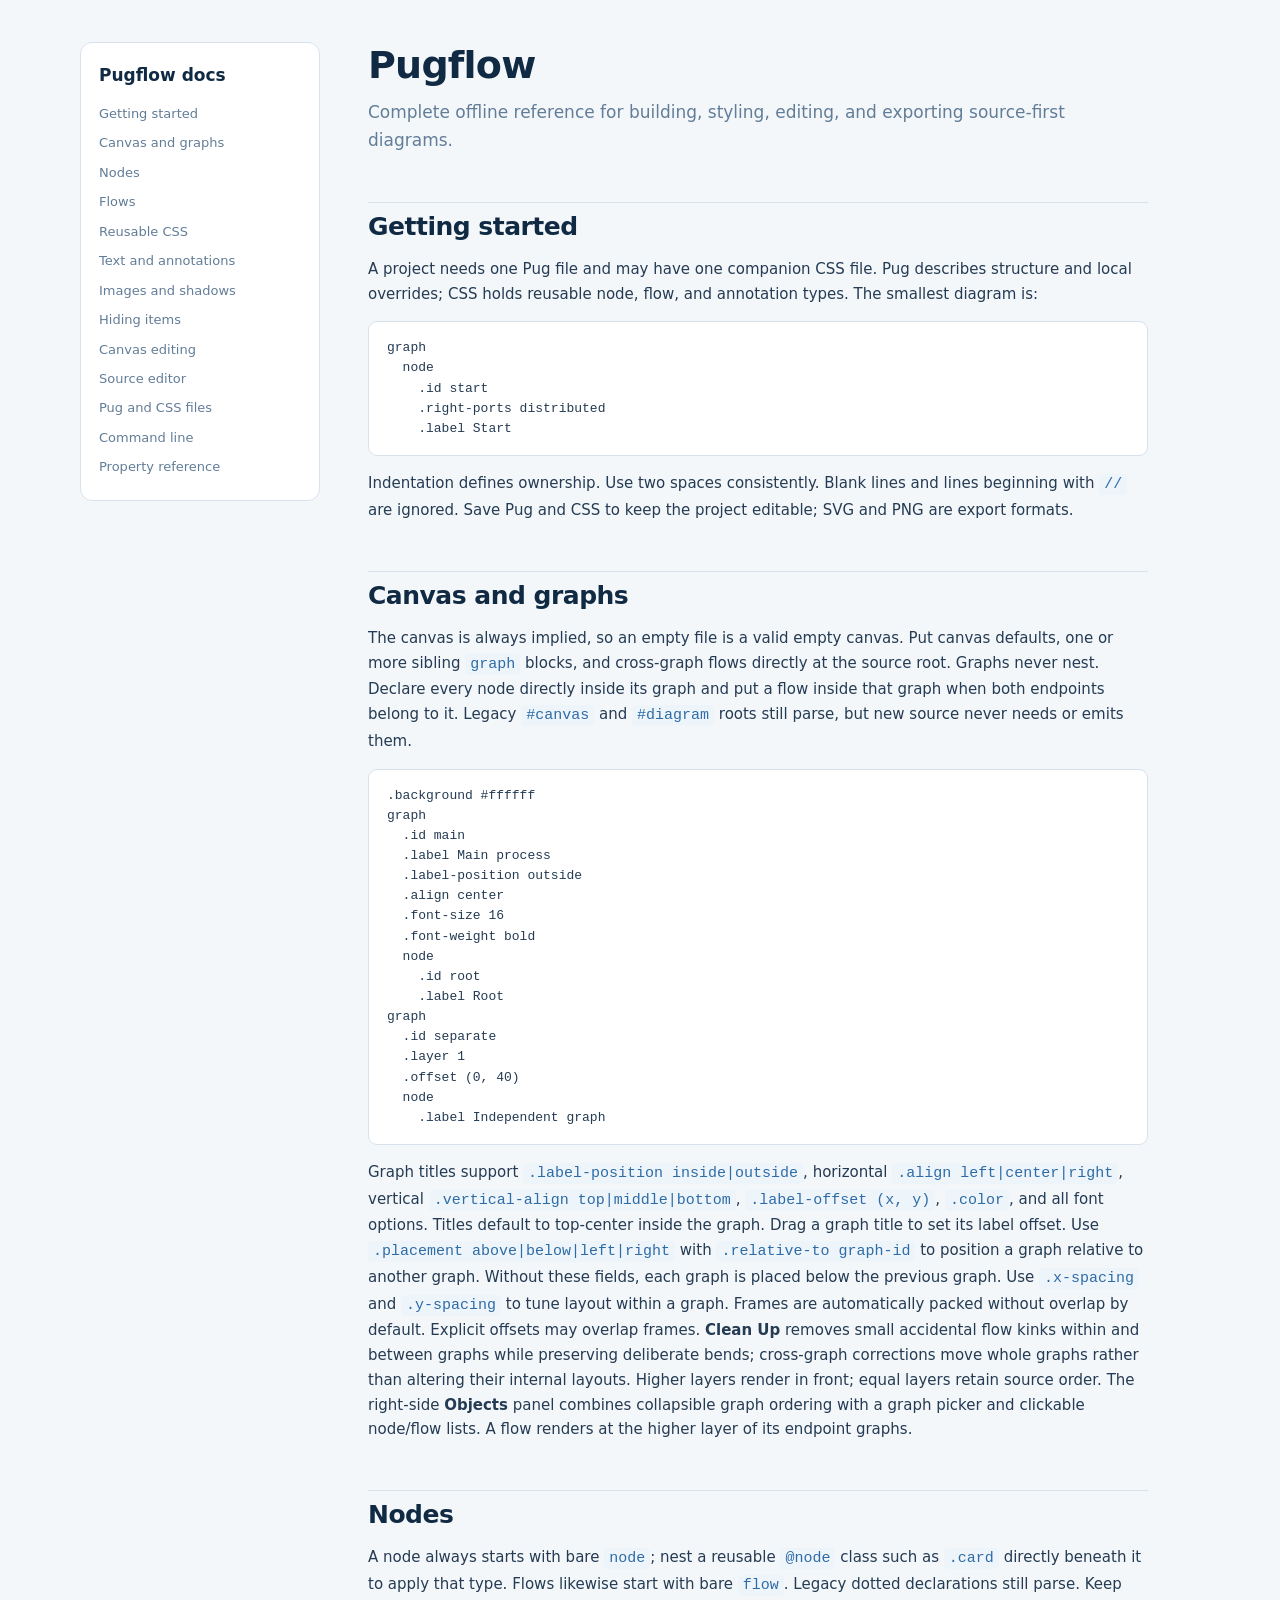
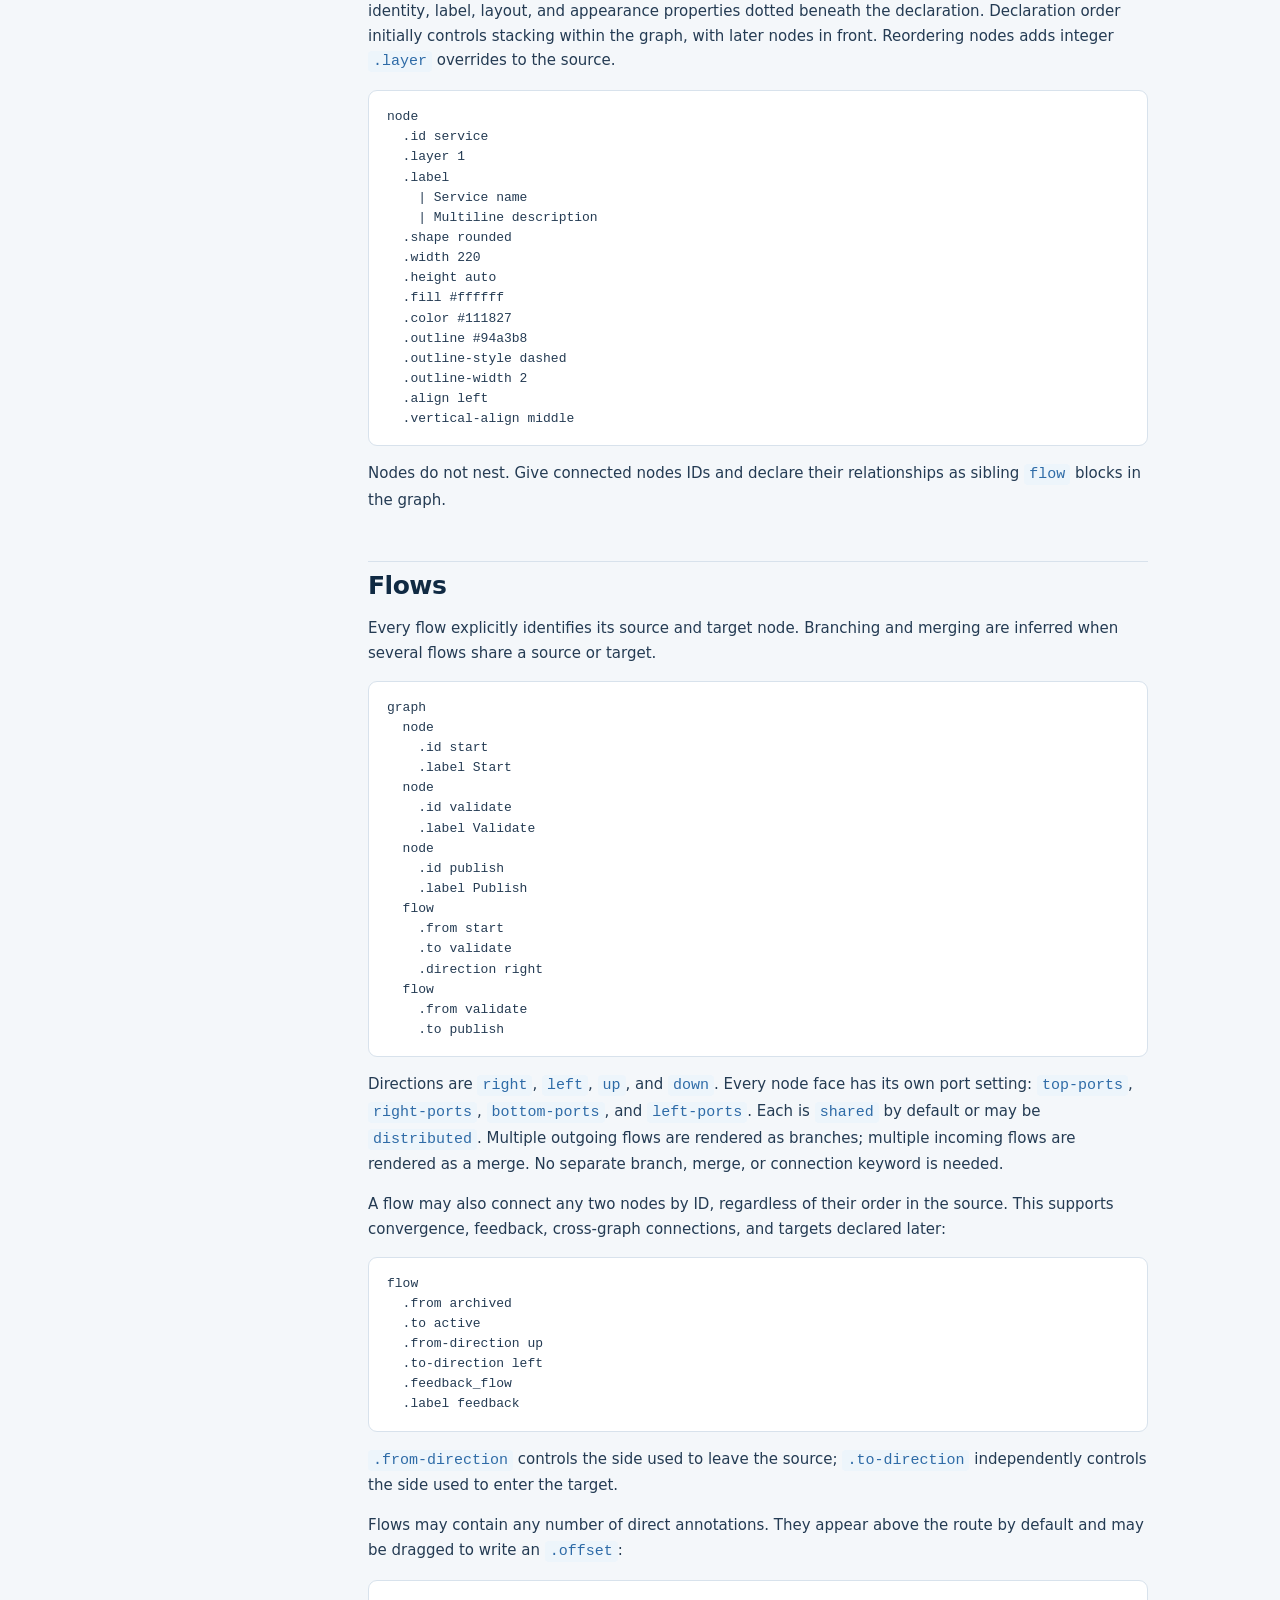
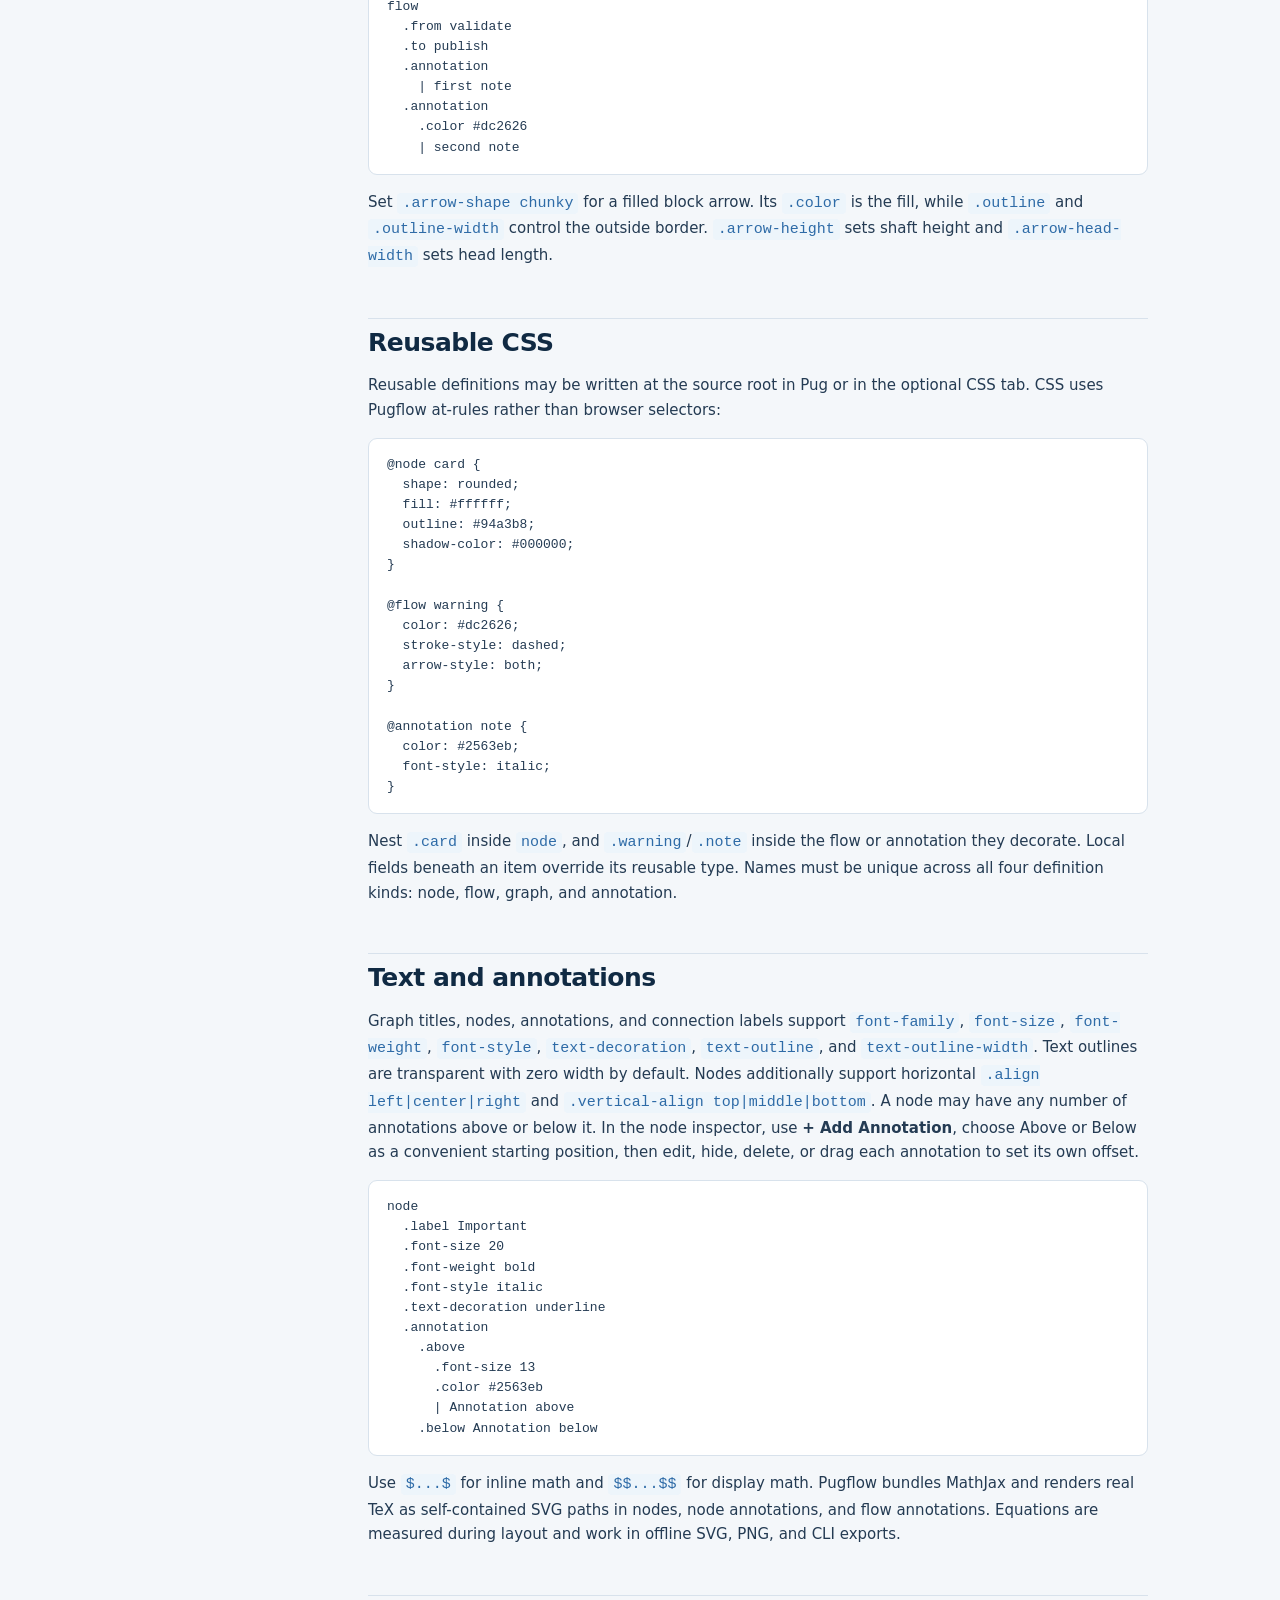
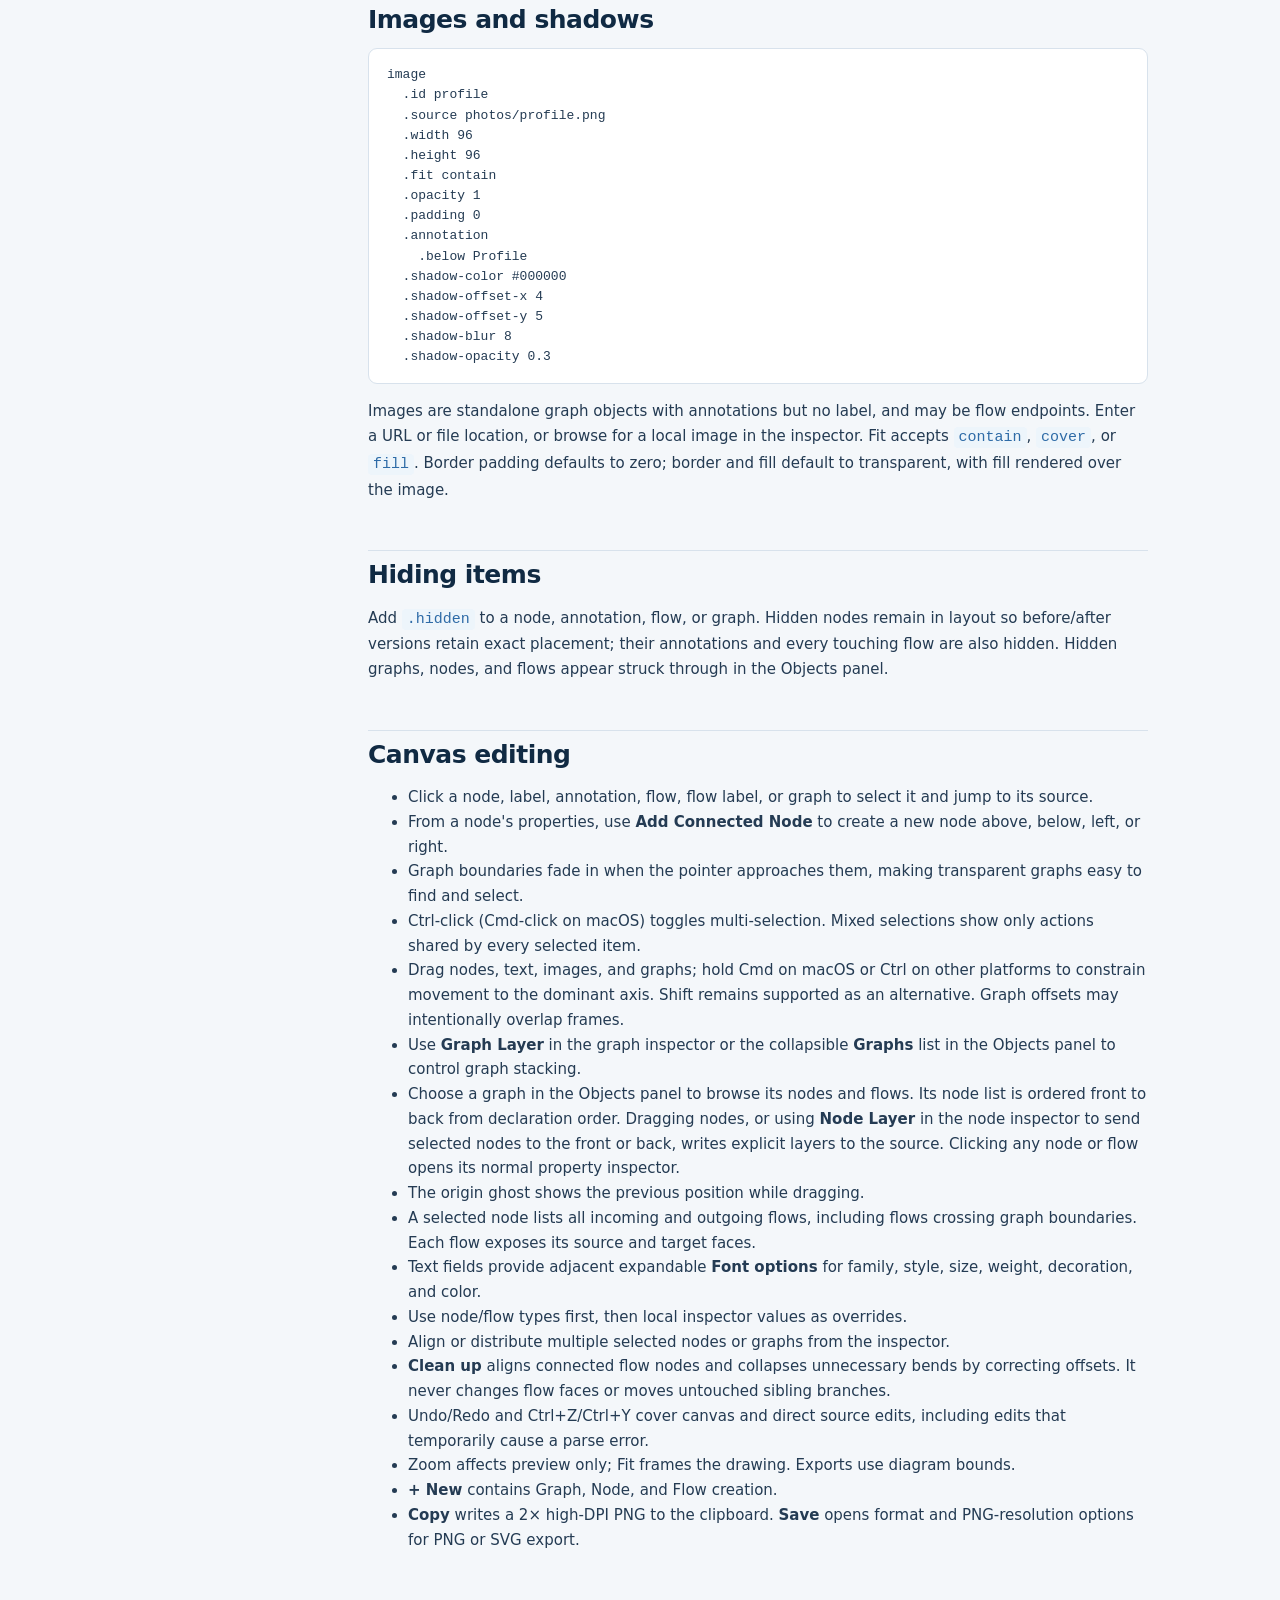
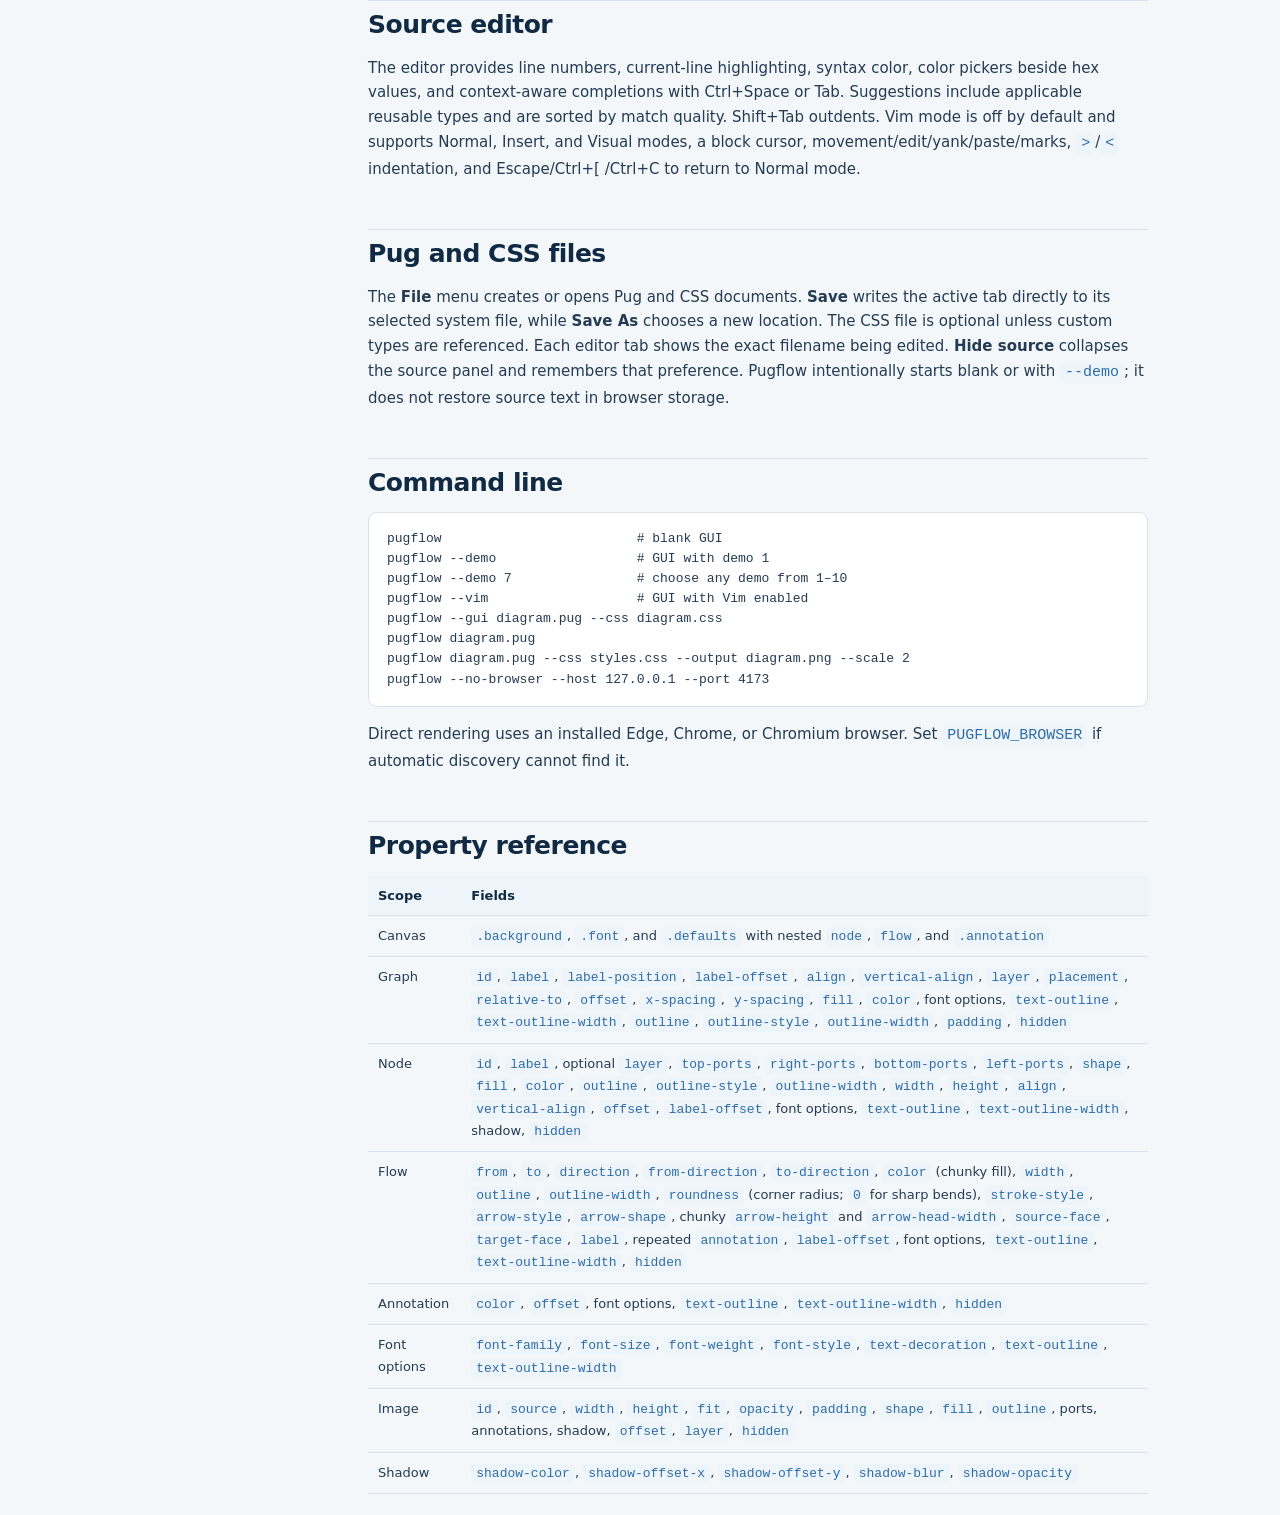
==== src/pug_sankey/web/docs.html @ d88435ba "Sankey layout + renderer engines, packaging rename, editor-source, workflow, examples Co-authored-by" ====
<!doctype html>
<html lang="en"><head><meta charset="UTF-8"><meta name="viewport" content="width=device-width,initial-scale=1"><meta name="description" content="Complete offline Pugflow documentation"><link rel="icon" href="data:,"><link rel="stylesheet" href="docs.css"><title>Pugflow documentation</title></head>
<body><div class="layout">
<nav><strong>Pugflow docs</strong><a href="#start">Getting started</a><a href="#structure">Canvas and graphs</a><a href="#nodes">Nodes</a><a href="#flows">Flows</a><a href="#styles">Reusable CSS</a><a href="#text">Text and annotations</a><a href="#images">Images and shadows</a><a href="#hidden">Hiding items</a><a href="#canvas-ui">Canvas editing</a><a href="#editor">Source editor</a><a href="#files">Pug and CSS files</a><a href="#cli">Command line</a><a href="#reference">Property reference</a></nav>
<main>
<h1>Pugflow</h1><p class="lede">Complete offline reference for building, styling, editing, and exporting source-first diagrams.</p>

<h2 id="start">Getting started</h2><p>A project needs one Pug file and may have one companion CSS file. Pug describes structure and local overrides; CSS holds reusable node, flow, and annotation types. The smallest diagram is:</p>
<pre><code>graph
  node
    .id start
    .right-ports distributed
    .label Start</code></pre>
<p>Indentation defines ownership. Use two spaces consistently. Blank lines and lines beginning with <code>//</code> are ignored. Save Pug and CSS to keep the project editable; SVG and PNG are export formats.</p>

<h2 id="structure">Canvas and graphs</h2><p>The canvas is always implied, so an empty file is a valid empty canvas. Put canvas defaults, one or more sibling <code>graph</code> blocks, and cross-graph flows directly at the source root. Graphs never nest. Declare every node directly inside its graph and put a flow inside that graph when both endpoints belong to it. Legacy <code>#canvas</code> and <code>#diagram</code> roots still parse, but new source never needs or emits them.</p>
<pre><code>.background #ffffff
graph
  .id main
  .label Main process
  .label-position outside
  .align center
  .font-size 16
  .font-weight bold
  node
    .id root
    .label Root
graph
  .id separate
  .layer 1
  .offset (0, 40)
  node
    .label Independent graph</code></pre>
<p>Graph titles support <code>.label-position inside|outside</code>, horizontal <code>.align left|center|right</code>, vertical <code>.vertical-align top|middle|bottom</code>, <code>.label-offset (x, y)</code>, <code>.color</code>, and all font options. Titles default to top-center inside the graph. Drag a graph title to set its label offset. Use <code>.placement above|below|left|right</code> with <code>.relative-to graph-id</code> to position a graph relative to another graph. Without these fields, each graph is placed below the previous graph. Use <code>.x-spacing</code> and <code>.y-spacing</code> to tune layout within a graph. Frames are automatically packed without overlap by default. Explicit offsets may overlap frames. <strong>Clean Up</strong> removes small accidental flow kinks within and between graphs while preserving deliberate bends; cross-graph corrections move whole graphs rather than altering their internal layouts. Higher layers render in front; equal layers retain source order. The right-side <strong>Objects</strong> panel combines collapsible graph ordering with a graph picker and clickable node/flow lists. A flow renders at the higher layer of its endpoint graphs.</p>

<h2 id="nodes">Nodes</h2><p>A node always starts with bare <code>node</code>; nest a reusable <code>@node</code> class such as <code>.card</code> directly beneath it to apply that type. Flows likewise start with bare <code>flow</code>. Legacy dotted declarations still parse. Keep identity, label, layout, and appearance properties dotted beneath the declaration. Declaration order initially controls stacking within the graph, with later nodes in front. Reordering nodes adds integer <code>.layer</code> overrides to the source.</p>
<pre><code>node
  .id service
  .layer 1
  .label
    | Service name
    | Multiline description
  .shape rounded
  .width 220
  .height auto
  .fill #ffffff
  .color #111827
  .outline #94a3b8
  .outline-style dashed
  .outline-width 2
  .align left
  .vertical-align middle</code></pre>
<p>Nodes do not nest. Give connected nodes IDs and declare their relationships as sibling <code>flow</code> blocks in the graph.</p>

<h2 id="flows">Flows</h2><p>Every flow explicitly identifies its source and target node. Branching and merging are inferred when several flows share a source or target.</p>
<pre><code>graph
  node
    .id start
    .label Start
  node
    .id validate
    .label Validate
  node
    .id publish
    .label Publish
  flow
    .from start
    .to validate
    .direction right
  flow
    .from validate
    .to publish</code></pre>
<p>Directions are <code>right</code>, <code>left</code>, <code>up</code>, and <code>down</code>. Every node face has its own port setting: <code>top-ports</code>, <code>right-ports</code>, <code>bottom-ports</code>, and <code>left-ports</code>. Each is <code>shared</code> by default or may be <code>distributed</code>. Multiple outgoing flows are rendered as branches; multiple incoming flows are rendered as a merge. No separate branch, merge, or connection keyword is needed.</p>
<p>A flow may also connect any two nodes by ID, regardless of their order in the source. This supports convergence, feedback, cross-graph connections, and targets declared later:</p>
<pre><code>flow
  .from archived
  .to active
  .from-direction up
  .to-direction left
  .feedback_flow
  .label feedback</code></pre>
<p><code>.from-direction</code> controls the side used to leave the source; <code>.to-direction</code> independently controls the side used to enter the target.</p>
<p>Flows may contain any number of direct annotations. They appear above the route by default and may be dragged to write an <code>.offset</code>:</p>
<pre><code>flow
  .from validate
  .to publish
  .annotation
    | first note
  .annotation
    .color #dc2626
    | second note</code></pre>
<p>Set <code>.arrow-shape chunky</code> for a filled block arrow. Its <code>.color</code> is the fill, while <code>.outline</code> and <code>.outline-width</code> control the outside border. <code>.arrow-height</code> sets shaft height and <code>.arrow-head-width</code> sets head length.</p>

<h2 id="styles">Reusable CSS</h2><p>Reusable definitions may be written at the source root in Pug or in the optional CSS tab. CSS uses Pugflow at-rules rather than browser selectors:</p>
<pre><code>@node card {
  shape: rounded;
  fill: #ffffff;
  outline: #94a3b8;
  shadow-color: #000000;
}

@flow warning {
  color: #dc2626;
  stroke-style: dashed;
  arrow-style: both;
}

@annotation note {
  color: #2563eb;
  font-style: italic;
}</code></pre>
<p>Nest <code>.card</code> inside <code>node</code>, and <code>.warning</code>/<code>.note</code> inside the flow or annotation they decorate. Local fields beneath an item override its reusable type. Names must be unique across all four definition kinds: node, flow, graph, and annotation.</p>

<h2 id="text">Text and annotations</h2><p>Graph titles, nodes, annotations, and connection labels support <code>font-family</code>, <code>font-size</code>, <code>font-weight</code>, <code>font-style</code>, <code>text-decoration</code>, <code>text-outline</code>, and <code>text-outline-width</code>. Text outlines are transparent with zero width by default. Nodes additionally support horizontal <code>.align left|center|right</code> and <code>.vertical-align top|middle|bottom</code>. A node may have any number of annotations above or below it. In the node inspector, use <strong>+ Add Annotation</strong>, choose Above or Below as a convenient starting position, then edit, hide, delete, or drag each annotation to set its own offset.</p>
<pre><code>node
  .label Important
  .font-size 20
  .font-weight bold
  .font-style italic
  .text-decoration underline
  .annotation
    .above
      .font-size 13
      .color #2563eb
      | Annotation above
    .below Annotation below</code></pre>
<p>Use <code>$...$</code> for inline math and <code>$$...$$</code> for display math. Pugflow bundles MathJax and renders real TeX as self-contained SVG paths in nodes, node annotations, and flow annotations. Equations are measured during layout and work in offline SVG, PNG, and CLI exports.</p>

<h2 id="images">Images and shadows</h2><pre><code>image
  .id profile
  .source photos/profile.png
  .width 96
  .height 96
  .fit contain
  .opacity 1
  .padding 0
  .annotation
    .below Profile
  .shadow-color #000000
  .shadow-offset-x 4
  .shadow-offset-y 5
  .shadow-blur 8
  .shadow-opacity 0.3</code></pre>
<p>Images are standalone graph objects with annotations but no label, and may be flow endpoints. Enter a URL or file location, or browse for a local image in the inspector. Fit accepts <code>contain</code>, <code>cover</code>, or <code>fill</code>. Border padding defaults to zero; border and fill default to transparent, with fill rendered over the image.</p>

<h2 id="hidden">Hiding items</h2><p>Add <code>.hidden</code> to a node, annotation, flow, or graph. Hidden nodes remain in layout so before/after versions retain exact placement; their annotations and every touching flow are also hidden. Hidden graphs, nodes, and flows appear struck through in the Objects panel.</p>

<h2 id="canvas-ui">Canvas editing</h2><ul><li>Click a node, label, annotation, flow, flow label, or graph to select it and jump to its source.</li><li>From a node's properties, use <strong>Add Connected Node</strong> to create a new node above, below, left, or right.</li><li>Graph boundaries fade in when the pointer approaches them, making transparent graphs easy to find and select.</li><li>Ctrl-click (Cmd-click on macOS) toggles multi-selection. Mixed selections show only actions shared by every selected item.</li><li>Drag nodes, text, images, and graphs; hold Cmd on macOS or Ctrl on other platforms to constrain movement to the dominant axis. Shift remains supported as an alternative. Graph offsets may intentionally overlap frames.</li><li>Use <strong>Graph Layer</strong> in the graph inspector or the collapsible <strong>Graphs</strong> list in the Objects panel to control graph stacking.</li><li>Choose a graph in the Objects panel to browse its nodes and flows. Its node list is ordered front to back from declaration order. Dragging nodes, or using <strong>Node Layer</strong> in the node inspector to send selected nodes to the front or back, writes explicit layers to the source. Clicking any node or flow opens its normal property inspector.</li><li>The origin ghost shows the previous position while dragging.</li><li>A selected node lists all incoming and outgoing flows, including flows crossing graph boundaries. Each flow exposes its source and target faces.</li><li>Text fields provide adjacent expandable <strong>Font options</strong> for family, style, size, weight, decoration, and color.</li><li>Use node/flow types first, then local inspector values as overrides.</li><li>Align or distribute multiple selected nodes or graphs from the inspector.</li><li><strong>Clean up</strong> aligns connected flow nodes and collapses unnecessary bends by correcting offsets. It never changes flow faces or moves untouched sibling branches.</li><li>Undo/Redo and Ctrl+Z/Ctrl+Y cover canvas and direct source edits, including edits that temporarily cause a parse error.</li><li>Zoom affects preview only; Fit frames the drawing. Exports use diagram bounds.</li><li><strong>+ New</strong> contains Graph, Node, and Flow creation.</li><li><strong>Copy</strong> writes a 2× high-DPI PNG to the clipboard. <strong>Save</strong> opens format and PNG-resolution options for PNG or SVG export.</li></ul>

<h2 id="editor">Source editor</h2><p>The editor provides line numbers, current-line highlighting, syntax color, color pickers beside hex values, and context-aware completions with Ctrl+Space or Tab. Suggestions include applicable reusable types and are sorted by match quality. Shift+Tab outdents. Vim mode is off by default and supports Normal, Insert, and Visual modes, a block cursor, movement/edit/yank/paste/marks, <code>&gt;</code>/<code>&lt;</code> indentation, and Escape/Ctrl+[ /Ctrl+C to return to Normal mode.</p>

<h2 id="files">Pug and CSS files</h2><p>The <strong>File</strong> menu creates or opens Pug and CSS documents. <strong>Save</strong> writes the active tab directly to its selected system file, while <strong>Save As</strong> chooses a new location. The CSS file is optional unless custom types are referenced. Each editor tab shows the exact filename being edited. <strong>Hide source</strong> collapses the source panel and remembers that preference. Pugflow intentionally starts blank or with <code>--demo</code>; it does not restore source text in browser storage.</p>

<h2 id="cli">Command line</h2><pre><code>pugflow                         # blank GUI
pugflow --demo                  # GUI with demo 1
pugflow --demo 7                # choose any demo from 1–10
pugflow --vim                   # GUI with Vim enabled
pugflow --gui diagram.pug --css diagram.css
pugflow diagram.pug
pugflow diagram.pug --css styles.css --output diagram.png --scale 2
pugflow --no-browser --host 127.0.0.1 --port 4173</code></pre>
<p>Direct rendering uses an installed Edge, Chrome, or Chromium browser. Set <code>PUGFLOW_BROWSER</code> if automatic discovery cannot find it.</p>

<h2 id="reference">Property reference</h2>
<table><thead><tr><th>Scope</th><th>Fields</th></tr></thead><tbody>
<tr><td>Canvas</td><td><code>.background</code>, <code>.font</code>, and <code>.defaults</code> with nested <code>node</code>, <code>flow</code>, and <code>.annotation</code></td></tr>
<tr><td>Graph</td><td><code>id</code>, <code>label</code>, <code>label-position</code>, <code>label-offset</code>, <code>align</code>, <code>vertical-align</code>, <code>layer</code>, <code>placement</code>, <code>relative-to</code>, <code>offset</code>, <code>x-spacing</code>, <code>y-spacing</code>, <code>fill</code>, <code>color</code>, font options, <code>text-outline</code>, <code>text-outline-width</code>, <code>outline</code>, <code>outline-style</code>, <code>outline-width</code>, <code>padding</code>, <code>hidden</code></td></tr>
<tr><td>Node</td><td><code>id</code>, <code>label</code>, optional <code>layer</code>, <code>top-ports</code>, <code>right-ports</code>, <code>bottom-ports</code>, <code>left-ports</code>, <code>shape</code>, <code>fill</code>, <code>color</code>, <code>outline</code>, <code>outline-style</code>, <code>outline-width</code>, <code>width</code>, <code>height</code>, <code>align</code>, <code>vertical-align</code>, <code>offset</code>, <code>label-offset</code>, font options, <code>text-outline</code>, <code>text-outline-width</code>, shadow, <code>hidden</code></td></tr>
<tr><td>Flow</td><td><code>from</code>, <code>to</code>, <code>direction</code>, <code>from-direction</code>, <code>to-direction</code>, <code>color</code> (chunky fill), <code>width</code>, <code>outline</code>, <code>outline-width</code>, <code>roundness</code> (corner radius; <code>0</code> for sharp bends), <code>stroke-style</code>, <code>arrow-style</code>, <code>arrow-shape</code>, chunky <code>arrow-height</code> and <code>arrow-head-width</code>, <code>source-face</code>, <code>target-face</code>, <code>label</code>, repeated <code>annotation</code>, <code>label-offset</code>, font options, <code>text-outline</code>, <code>text-outline-width</code>, <code>hidden</code></td></tr>
<tr><td>Annotation</td><td><code>color</code>, <code>offset</code>, font options, <code>text-outline</code>, <code>text-outline-width</code>, <code>hidden</code></td></tr>
<tr><td>Font options</td><td><code>font-family</code>, <code>font-size</code>, <code>font-weight</code>, <code>font-style</code>, <code>text-decoration</code>, <code>text-outline</code>, <code>text-outline-width</code></td></tr>
<tr><td>Image</td><td><code>id</code>, <code>source</code>, <code>width</code>, <code>height</code>, <code>fit</code>, <code>opacity</code>, <code>padding</code>, <code>shape</code>, <code>fill</code>, <code>outline</code>, ports, annotations, shadow, <code>offset</code>, <code>layer</code>, <code>hidden</code></td></tr>
<tr><td>Shadow</td><td><code>shadow-color</code>, <code>shadow-offset-x</code>, <code>shadow-offset-y</code>, <code>shadow-blur</code>, <code>shadow-opacity</code></td></tr>
</tbody></table>
</main></div></body></html>
---- src/pug_sankey/web/docs.css ----
:root { color-scheme: light dark; --bg:#f4f7fa; --panel:#fff; --soft:#edf5fb; --text:#243b53; --heading:#102a43; --muted:#627d98; --border:#d8e2ec; --accent:#2e6ba7; }
@media (prefers-color-scheme: dark) { :root { --bg:#0f1720; --panel:#17212b; --soft:#223241; --text:#d6e2ec; --heading:#f4f8fb; --muted:#a4b6c5; --border:#344452; --accent:#70afe7; } }
* { box-sizing:border-box; }
html { scroll-behavior:smooth; }
body { margin:0; color:var(--text); background:var(--bg); font:15px/1.65 Inter,ui-sans-serif,system-ui,-apple-system,"Segoe UI",sans-serif; }
.layout { display:grid; grid-template-columns:240px minmax(0,780px); gap:48px; width:min(1120px,calc(100% - 40px)); margin:0 auto; padding:42px 0 80px; }
nav { position:sticky; top:24px; align-self:start; max-height:calc(100vh - 48px); overflow:auto; padding:18px; border:1px solid var(--border); border-radius:12px; background:var(--panel); }
nav strong { display:block; margin-bottom:10px; color:var(--heading); font-size:17px; }
nav a { display:block; padding:4px 0; color:var(--muted); font-size:13px; text-decoration:none; }
nav a:hover { color:var(--accent); }
main { min-width:0; }
h1,h2,h3 { color:var(--heading); line-height:1.25; letter-spacing:-.02em; }
h1 { margin:0; font-size:38px; } h2 { margin:48px 0 12px; padding-top:8px; border-top:1px solid var(--border); font-size:25px; } h3 { margin:26px 0 8px; font-size:18px; }
.lede { margin:8px 0 30px; color:var(--muted); font-size:17px; }
code,pre { font-family:Consolas,"SFMono-Regular",monospace; }
code { padding:2px 5px; border-radius:4px; color:var(--accent); background:var(--soft); }
pre { overflow:auto; padding:16px 18px; border:1px solid var(--border); border-radius:9px; color:var(--text); background:var(--panel); font-size:13px; line-height:1.55; }
pre code { padding:0; color:inherit; background:none; }
table { width:100%; border-collapse:collapse; margin:14px 0 24px; font-size:13px; }
th,td { padding:9px 10px; border-bottom:1px solid var(--border); text-align:left; vertical-align:top; }
th { color:var(--heading); background:var(--soft); }
.note { padding:12px 14px; border-left:3px solid var(--accent); border-radius:0 7px 7px 0; background:var(--soft); }
@media (max-width:800px) { .layout { display:block; } nav { position:static; margin-bottom:30px; } }
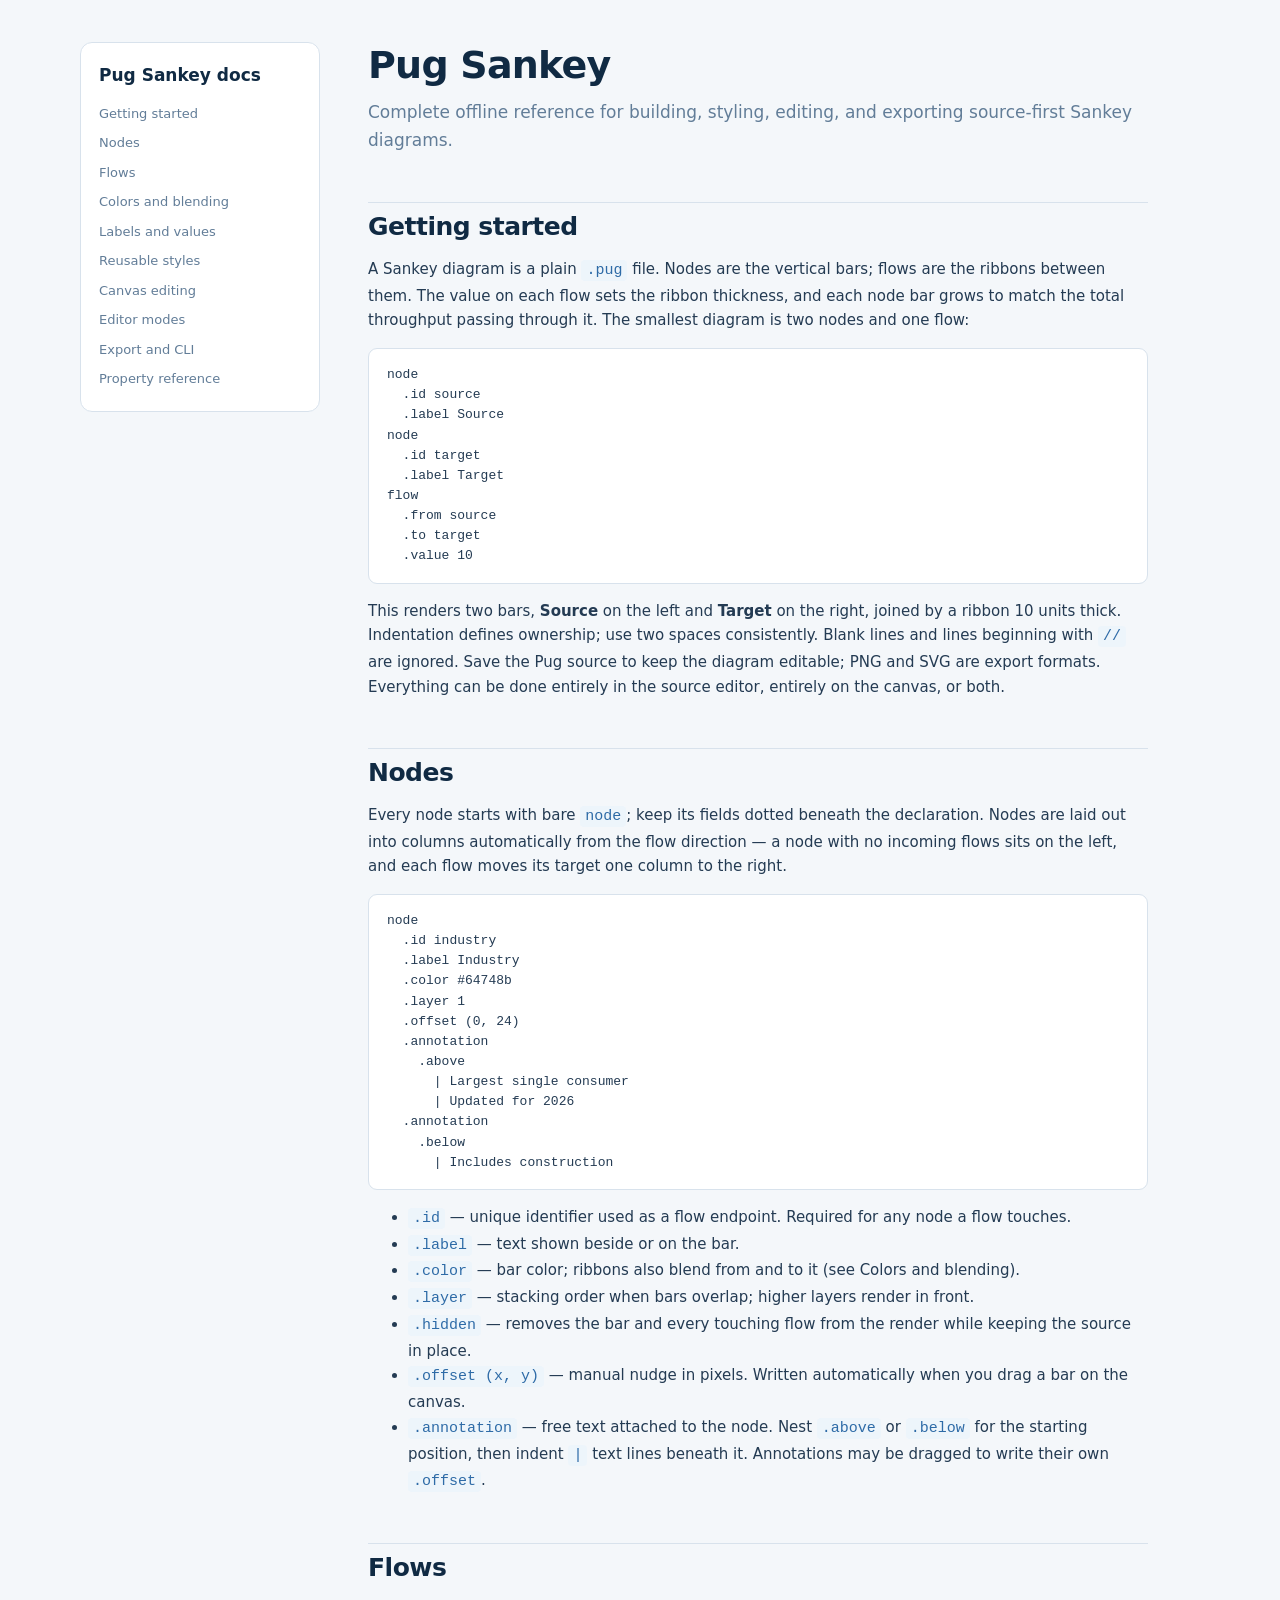
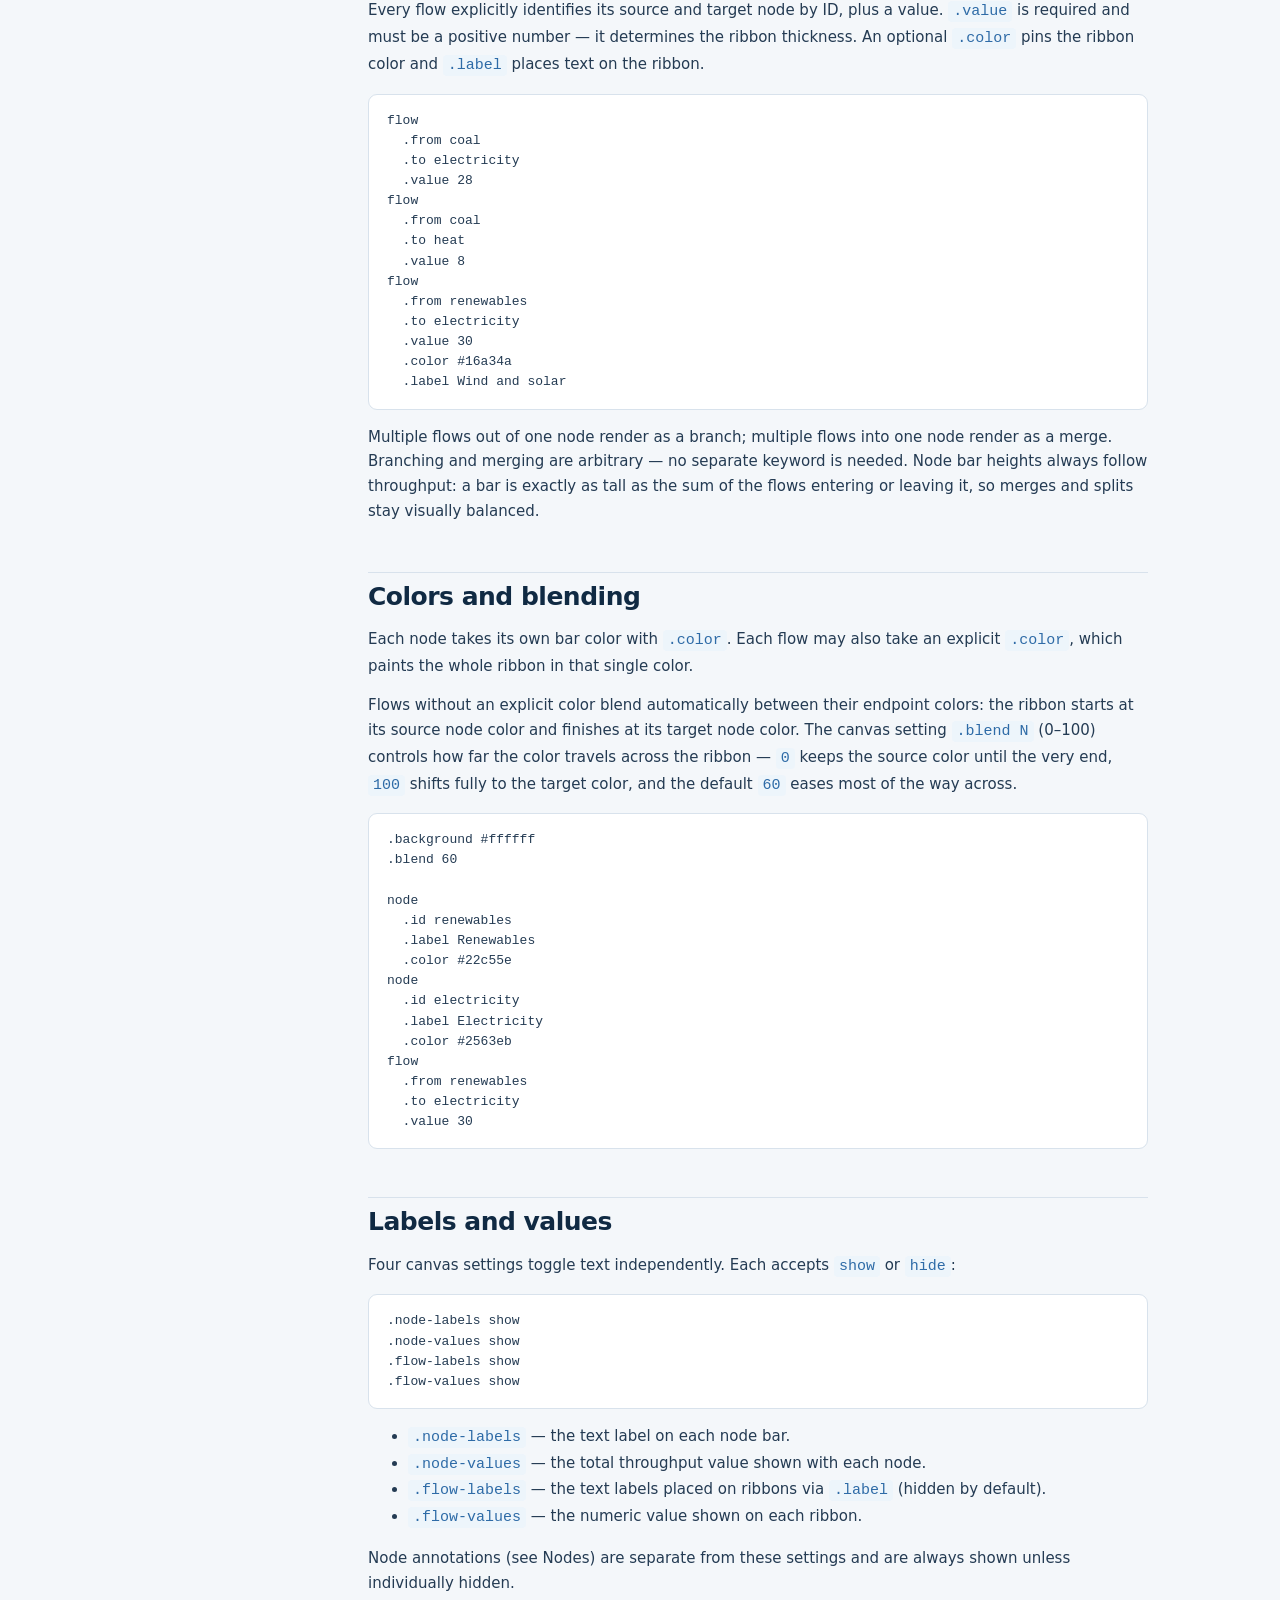
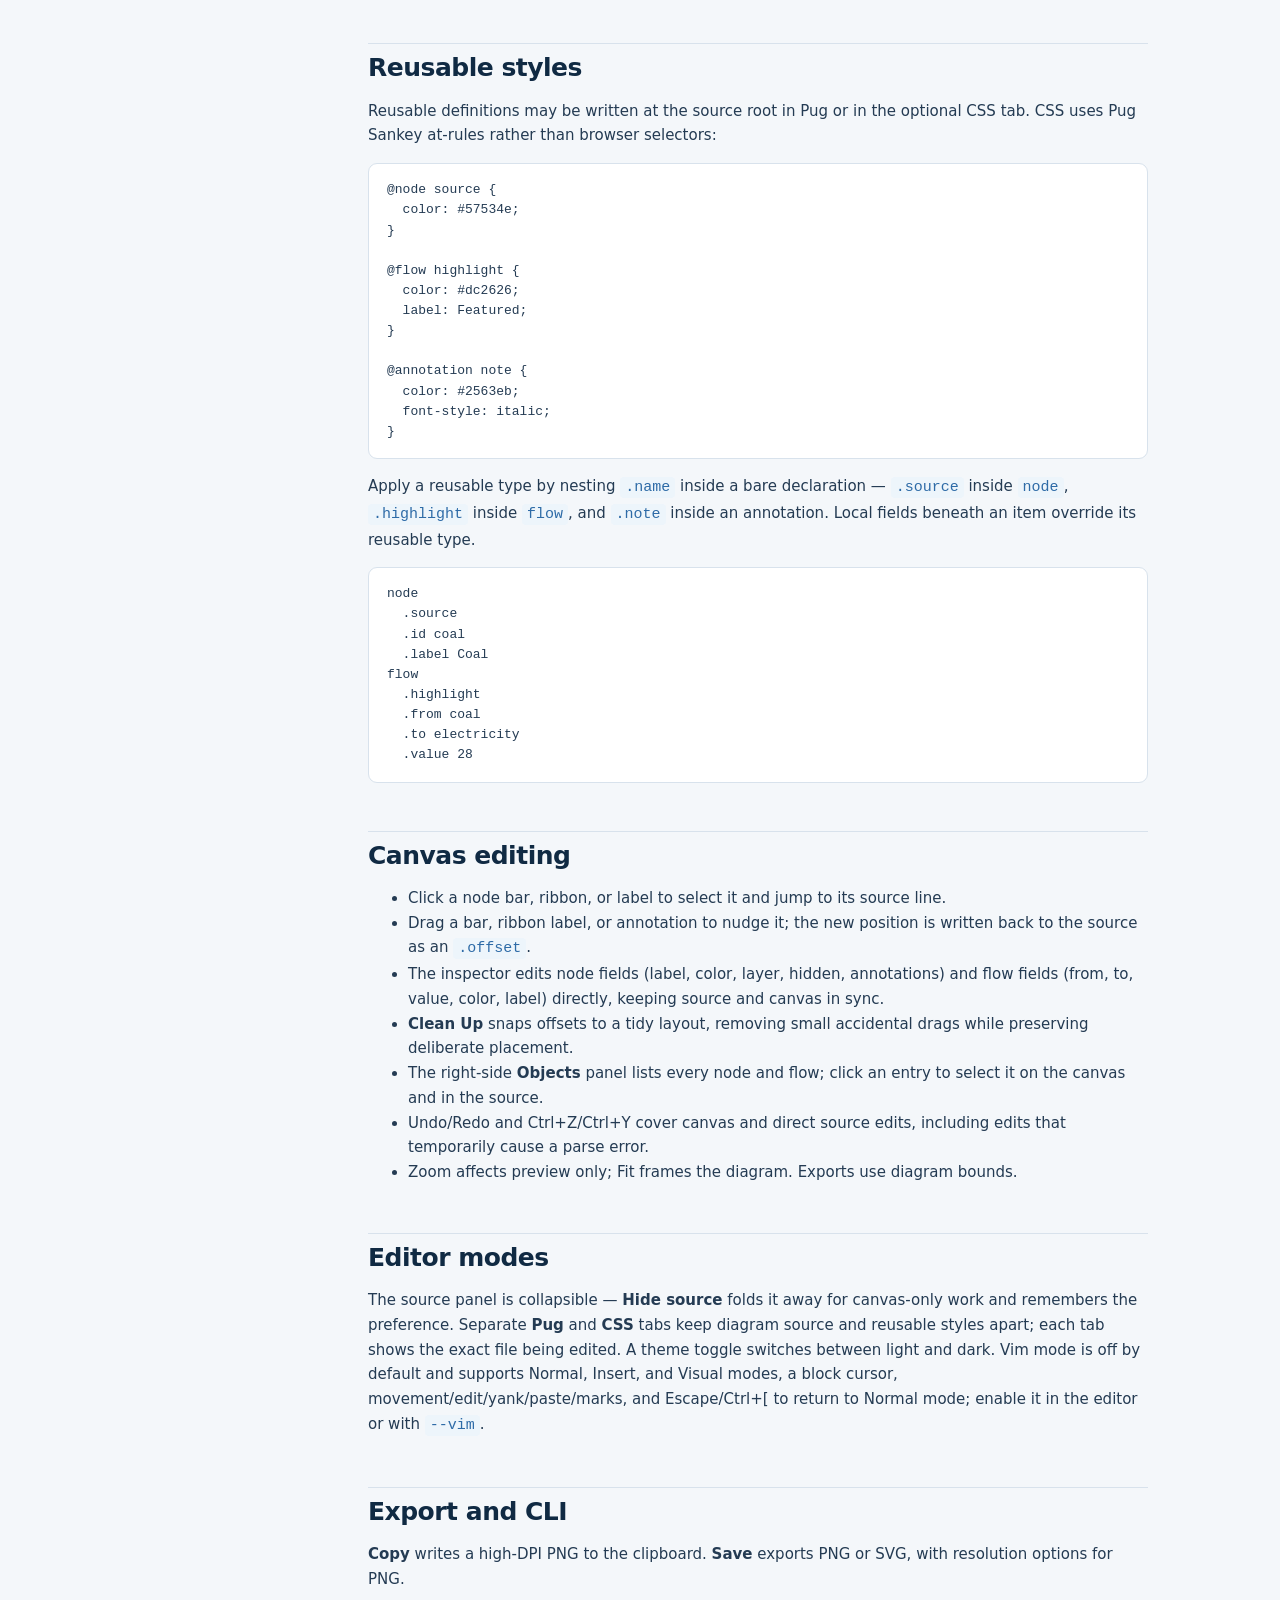
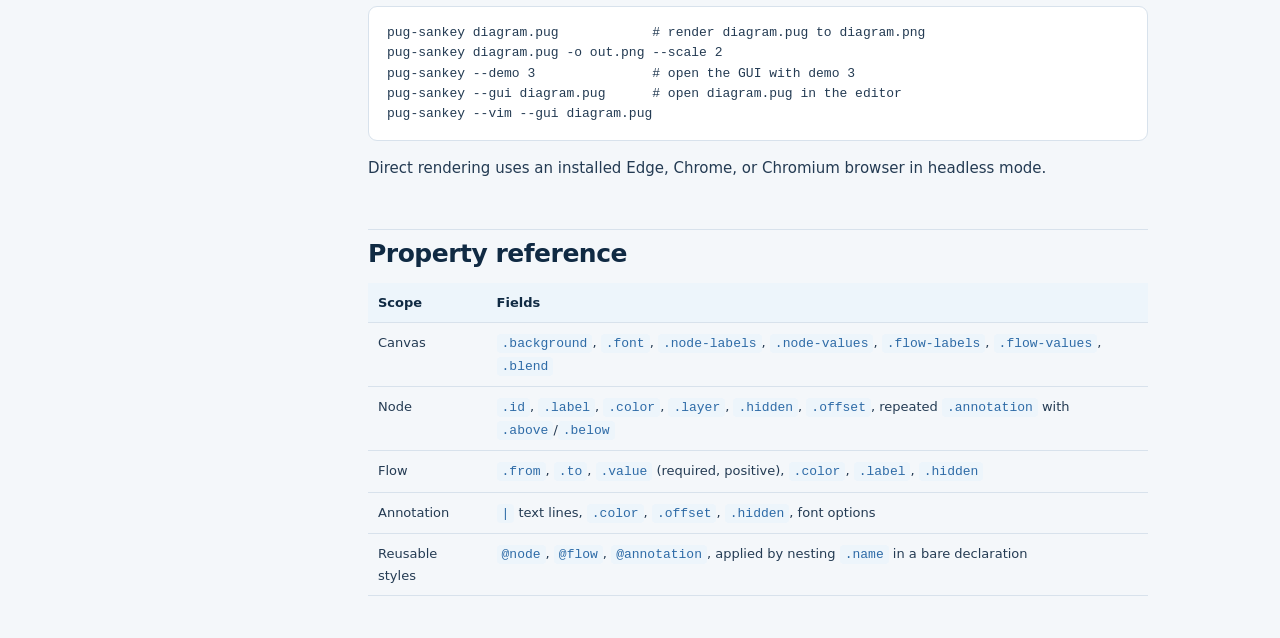
==== commit 79f1adc7: "Remove Clean Up + canvas dragging, keep inspector color/label/value editing; fix builder dialog; add" ====
--- a/src/pug_sankey/web/docs.html
+++ b/src/pug_sankey/web/docs.html
@@ -1,175 +1,125 @@
 <!doctype html>
-<html lang="en"><head><meta charset="UTF-8"><meta name="viewport" content="width=device-width,initial-scale=1"><meta name="description" content="Complete offline Pugflow documentation"><link rel="icon" href="data:,"><link rel="stylesheet" href="docs.css"><title>Pugflow documentation</title></head>
+<html lang="en"><head><meta charset="UTF-8"><meta name="viewport" content="width=device-width,initial-scale=1"><meta name="description" content="Complete offline Pug Sankey documentation"><link rel="icon" href="data:,"><link rel="stylesheet" href="docs.css"><title>Pug Sankey documentation</title></head>
 <body><div class="layout">
-<nav><strong>Pugflow docs</strong><a href="#start">Getting started</a><a href="#structure">Canvas and graphs</a><a href="#nodes">Nodes</a><a href="#flows">Flows</a><a href="#styles">Reusable CSS</a><a href="#text">Text and annotations</a><a href="#images">Images and shadows</a><a href="#hidden">Hiding items</a><a href="#canvas-ui">Canvas editing</a><a href="#editor">Source editor</a><a href="#files">Pug and CSS files</a><a href="#cli">Command line</a><a href="#reference">Property reference</a></nav>
+<nav><strong>Pug Sankey docs</strong><a href="#start">Getting started</a><a href="#nodes">Nodes</a><a href="#flows">Flows</a><a href="#colors">Colors and blending</a><a href="#labels">Labels and values</a><a href="#styles">Reusable styles</a><a href="#canvas-ui">Canvas editing</a><a href="#editor">Editor modes</a><a href="#export">Export and CLI</a><a href="#reference">Property reference</a></nav>
 <main>
-<h1>Pugflow</h1><p class="lede">Complete offline reference for building, styling, editing, and exporting source-first diagrams.</p>
+<h1>Pug Sankey</h1><p class="lede">Complete offline reference for building, styling, editing, and exporting source-first Sankey diagrams.</p>
 
-<h2 id="start">Getting started</h2><p>A project needs one Pug file and may have one companion CSS file. Pug describes structure and local overrides; CSS holds reusable node, flow, and annotation types. The smallest diagram is:</p>
-<pre><code>graph
-  node
-    .id start
-    .right-ports distributed
-    .label Start</code></pre>
-<p>Indentation defines ownership. Use two spaces consistently. Blank lines and lines beginning with <code>//</code> are ignored. Save Pug and CSS to keep the project editable; SVG and PNG are export formats.</p>
+<h2 id="start">Getting started</h2><p>A Sankey diagram is a plain <code>.pug</code> file. Nodes are the vertical bars; flows are the ribbons between them. The value on each flow sets the ribbon thickness, and each node bar grows to match the total throughput passing through it. The smallest diagram is two nodes and one flow:</p>
+<pre><code>node
+  .id source
+  .label Source
+node
+  .id target
+  .label Target
+flow
+  .from source
+  .to target
+  .value 10</code></pre>
+<p>This renders two bars, <strong>Source</strong> on the left and <strong>Target</strong> on the right, joined by a ribbon 10 units thick. Indentation defines ownership; use two spaces consistently. Blank lines and lines beginning with <code>//</code> are ignored. Save the Pug source to keep the diagram editable; PNG and SVG are export formats. Everything can be done entirely in the source editor, entirely on the canvas, or both.</p>
 
-<h2 id="structure">Canvas and graphs</h2><p>The canvas is always implied, so an empty file is a valid empty canvas. Put canvas defaults, one or more sibling <code>graph</code> blocks, and cross-graph flows directly at the source root. Graphs never nest. Declare every node directly inside its graph and put a flow inside that graph when both endpoints belong to it. Legacy <code>#canvas</code> and <code>#diagram</code> roots still parse, but new source never needs or emits them.</p>
+<h2 id="nodes">Nodes</h2><p>Every node starts with bare <code>node</code>; keep its fields dotted beneath the declaration. Nodes are laid out into columns automatically from the flow direction — a node with no incoming flows sits on the left, and each flow moves its target one column to the right.</p>
+<pre><code>node
+  .id industry
+  .label Industry
+  .color #64748b
+  .layer 1
+  .offset (0, 24)
+  .annotation
+    .above
+      | Largest single consumer
+      | Updated for 2026
+  .annotation
+    .below
+      | Includes construction</code></pre>
+<ul><li><code>.id</code> — unique identifier used as a flow endpoint. Required for any node a flow touches.</li><li><code>.label</code> — text shown beside or on the bar.</li><li><code>.color</code> — bar color; ribbons also blend from and to it (see Colors and blending).</li><li><code>.layer</code> — stacking order when bars overlap; higher layers render in front.</li><li><code>.hidden</code> — removes the bar and every touching flow from the render while keeping the source in place.</li><li><code>.offset (x, y)</code> — manual nudge in pixels. Written automatically when you drag a bar on the canvas.</li><li><code>.annotation</code> — free text attached to the node. Nest <code>.above</code> or <code>.below</code> for the starting position, then indent <code>|</code> text lines beneath it. Annotations may be dragged to write their own <code>.offset</code>.</li></ul>
+
+<h2 id="flows">Flows</h2><p>Every flow explicitly identifies its source and target node by ID, plus a value. <code>.value</code> is required and must be a positive number — it determines the ribbon thickness. An optional <code>.color</code> pins the ribbon color and <code>.label</code> places text on the ribbon.</p>
+<pre><code>flow
+  .from coal
+  .to electricity
+  .value 28
+flow
+  .from coal
+  .to heat
+  .value 8
+flow
+  .from renewables
+  .to electricity
+  .value 30
+  .color #16a34a
+  .label Wind and solar</code></pre>
+<p>Multiple flows out of one node render as a branch; multiple flows into one node render as a merge. Branching and merging are arbitrary — no separate keyword is needed. Node bar heights always follow throughput: a bar is exactly as tall as the sum of the flows entering or leaving it, so merges and splits stay visually balanced.</p>
+
+<h2 id="colors">Colors and blending</h2><p>Each node takes its own bar color with <code>.color</code>. Each flow may also take an explicit <code>.color</code>, which paints the whole ribbon in that single color.</p>
+<p>Flows without an explicit color blend automatically between their endpoint colors: the ribbon starts at its source node color and finishes at its target node color. The canvas setting <code>.blend N</code> (0–100) controls how far the color travels across the ribbon — <code>0</code> keeps the source color until the very end, <code>100</code> shifts fully to the target color, and the default <code>60</code> eases most of the way across.</p>
 <pre><code>.background #ffffff
-graph
-  .id main
-  .label Main process
-  .label-position outside
-  .align center
-  .font-size 16
-  .font-weight bold
-  node
-    .id root
-    .label Root
-graph
-  .id separate
-  .layer 1
-  .offset (0, 40)
-  node
-    .label Independent graph</code></pre>
-<p>Graph titles support <code>.label-position inside|outside</code>, horizontal <code>.align left|center|right</code>, vertical <code>.vertical-align top|middle|bottom</code>, <code>.label-offset (x, y)</code>, <code>.color</code>, and all font options. Titles default to top-center inside the graph. Drag a graph title to set its label offset. Use <code>.placement above|below|left|right</code> with <code>.relative-to graph-id</code> to position a graph relative to another graph. Without these fields, each graph is placed below the previous graph. Use <code>.x-spacing</code> and <code>.y-spacing</code> to tune layout within a graph. Frames are automatically packed without overlap by default. Explicit offsets may overlap frames. <strong>Clean Up</strong> removes small accidental flow kinks within and between graphs while preserving deliberate bends; cross-graph corrections move whole graphs rather than altering their internal layouts. Higher layers render in front; equal layers retain source order. The right-side <strong>Objects</strong> panel combines collapsible graph ordering with a graph picker and clickable node/flow lists. A flow renders at the higher layer of its endpoint graphs.</p>
+.blend 60
 
-<h2 id="nodes">Nodes</h2><p>A node always starts with bare <code>node</code>; nest a reusable <code>@node</code> class such as <code>.card</code> directly beneath it to apply that type. Flows likewise start with bare <code>flow</code>. Legacy dotted declarations still parse. Keep identity, label, layout, and appearance properties dotted beneath the declaration. Declaration order initially controls stacking within the graph, with later nodes in front. Reordering nodes adds integer <code>.layer</code> overrides to the source.</p>
-<pre><code>node
-  .id service
-  .layer 1
-  .label
-    | Service name
-    | Multiline description
-  .shape rounded
-  .width 220
-  .height auto
-  .fill #ffffff
-  .color #111827
-  .outline #94a3b8
-  .outline-style dashed
-  .outline-width 2
-  .align left
-  .vertical-align middle</code></pre>
-<p>Nodes do not nest. Give connected nodes IDs and declare their relationships as sibling <code>flow</code> blocks in the graph.</p>
+node
+  .id renewables
+  .label Renewables
+  .color #22c55e
+node
+  .id electricity
+  .label Electricity
+  .color #2563eb
+flow
+  .from renewables
+  .to electricity
+  .value 30</code></pre>
 
-<h2 id="flows">Flows</h2><p>Every flow explicitly identifies its source and target node. Branching and merging are inferred when several flows share a source or target.</p>
-<pre><code>graph
-  node
-    .id start
-    .label Start
-  node
-    .id validate
-    .label Validate
-  node
-    .id publish
-    .label Publish
-  flow
-    .from start
-    .to validate
-    .direction right
-  flow
-    .from validate
-    .to publish</code></pre>
-<p>Directions are <code>right</code>, <code>left</code>, <code>up</code>, and <code>down</code>. Every node face has its own port setting: <code>top-ports</code>, <code>right-ports</code>, <code>bottom-ports</code>, and <code>left-ports</code>. Each is <code>shared</code> by default or may be <code>distributed</code>. Multiple outgoing flows are rendered as branches; multiple incoming flows are rendered as a merge. No separate branch, merge, or connection keyword is needed.</p>
-<p>A flow may also connect any two nodes by ID, regardless of their order in the source. This supports convergence, feedback, cross-graph connections, and targets declared later:</p>
-<pre><code>flow
-  .from archived
-  .to active
-  .from-direction up
-  .to-direction left
-  .feedback_flow
-  .label feedback</code></pre>
-<p><code>.from-direction</code> controls the side used to leave the source; <code>.to-direction</code> independently controls the side used to enter the target.</p>
-<p>Flows may contain any number of direct annotations. They appear above the route by default and may be dragged to write an <code>.offset</code>:</p>
-<pre><code>flow
-  .from validate
-  .to publish
-  .annotation
-    | first note
-  .annotation
-    .color #dc2626
-    | second note</code></pre>
-<p>Set <code>.arrow-shape chunky</code> for a filled block arrow. Its <code>.color</code> is the fill, while <code>.outline</code> and <code>.outline-width</code> control the outside border. <code>.arrow-height</code> sets shaft height and <code>.arrow-head-width</code> sets head length.</p>
+<h2 id="labels">Labels and values</h2><p>Four canvas settings toggle text independently. Each accepts <code>show</code> or <code>hide</code>:</p>
+<pre><code>.node-labels show
+.node-values show
+.flow-labels show
+.flow-values show</code></pre>
+<ul><li><code>.node-labels</code> — the text label on each node bar.</li><li><code>.node-values</code> — the total throughput value shown with each node.</li><li><code>.flow-labels</code> — the text labels placed on ribbons via <code>.label</code> (hidden by default).</li><li><code>.flow-values</code> — the numeric value shown on each ribbon.</li></ul>
+<p>Node annotations (see Nodes) are separate from these settings and are always shown unless individually hidden.</p>
 
-<h2 id="styles">Reusable CSS</h2><p>Reusable definitions may be written at the source root in Pug or in the optional CSS tab. CSS uses Pugflow at-rules rather than browser selectors:</p>
-<pre><code>@node card {
-  shape: rounded;
-  fill: #ffffff;
-  outline: #94a3b8;
-  shadow-color: #000000;
+<h2 id="styles">Reusable styles</h2><p>Reusable definitions may be written at the source root in Pug or in the optional CSS tab. CSS uses Pug Sankey at-rules rather than browser selectors:</p>
+<pre><code>@node source {
+  color: #57534e;
 }
 
-@flow warning {
+@flow highlight {
   color: #dc2626;
-  stroke-style: dashed;
-  arrow-style: both;
+  label: Featured;
 }
 
 @annotation note {
   color: #2563eb;
   font-style: italic;
 }</code></pre>
-<p>Nest <code>.card</code> inside <code>node</code>, and <code>.warning</code>/<code>.note</code> inside the flow or annotation they decorate. Local fields beneath an item override its reusable type. Names must be unique across all four definition kinds: node, flow, graph, and annotation.</p>
+<p>Apply a reusable type by nesting <code>.name</code> inside a bare declaration — <code>.source</code> inside <code>node</code>, <code>.highlight</code> inside <code>flow</code>, and <code>.note</code> inside an annotation. Local fields beneath an item override its reusable type.</p>
+<pre><code>node
+  .source
+  .id coal
+  .label Coal
+flow
+  .highlight
+  .from coal
+  .to electricity
+  .value 28</code></pre>
 
-<h2 id="text">Text and annotations</h2><p>Graph titles, nodes, annotations, and connection labels support <code>font-family</code>, <code>font-size</code>, <code>font-weight</code>, <code>font-style</code>, <code>text-decoration</code>, <code>text-outline</code>, and <code>text-outline-width</code>. Text outlines are transparent with zero width by default. Nodes additionally support horizontal <code>.align left|center|right</code> and <code>.vertical-align top|middle|bottom</code>. A node may have any number of annotations above or below it. In the node inspector, use <strong>+ Add Annotation</strong>, choose Above or Below as a convenient starting position, then edit, hide, delete, or drag each annotation to set its own offset.</p>
-<pre><code>node
-  .label Important
-  .font-size 20
-  .font-weight bold
-  .font-style italic
-  .text-decoration underline
-  .annotation
-    .above
-      .font-size 13
-      .color #2563eb
-      | Annotation above
-    .below Annotation below</code></pre>
-<p>Use <code>$...$</code> for inline math and <code>$$...$$</code> for display math. Pugflow bundles MathJax and renders real TeX as self-contained SVG paths in nodes, node annotations, and flow annotations. Equations are measured during layout and work in offline SVG, PNG, and CLI exports.</p>
+<h2 id="canvas-ui">Canvas editing</h2><ul><li>Click a node bar, ribbon, or label to select it and jump to its source line.</li><li>Drag a bar, ribbon label, or annotation to nudge it; the new position is written back to the source as an <code>.offset</code>.</li><li>The inspector edits node fields (label, color, layer, hidden, annotations) and flow fields (from, to, value, color, label) directly, keeping source and canvas in sync.</li><li><strong>Clean Up</strong> snaps offsets to a tidy layout, removing small accidental drags while preserving deliberate placement.</li><li>The right-side <strong>Objects</strong> panel lists every node and flow; click an entry to select it on the canvas and in the source.</li><li>Undo/Redo and Ctrl+Z/Ctrl+Y cover canvas and direct source edits, including edits that temporarily cause a parse error.</li><li>Zoom affects preview only; Fit frames the diagram. Exports use diagram bounds.</li></ul>
 
-<h2 id="images">Images and shadows</h2><pre><code>image
-  .id profile
-  .source photos/profile.png
-  .width 96
-  .height 96
-  .fit contain
-  .opacity 1
-  .padding 0
-  .annotation
-    .below Profile
-  .shadow-color #000000
-  .shadow-offset-x 4
-  .shadow-offset-y 5
-  .shadow-blur 8
-  .shadow-opacity 0.3</code></pre>
-<p>Images are standalone graph objects with annotations but no label, and may be flow endpoints. Enter a URL or file location, or browse for a local image in the inspector. Fit accepts <code>contain</code>, <code>cover</code>, or <code>fill</code>. Border padding defaults to zero; border and fill default to transparent, with fill rendered over the image.</p>
+<h2 id="editor">Editor modes</h2><p>The source panel is collapsible — <strong>Hide source</strong> folds it away for canvas-only work and remembers the preference. Separate <strong>Pug</strong> and <strong>CSS</strong> tabs keep diagram source and reusable styles apart; each tab shows the exact file being edited. A theme toggle switches between light and dark. Vim mode is off by default and supports Normal, Insert, and Visual modes, a block cursor, movement/edit/yank/paste/marks, and Escape/Ctrl+[ to return to Normal mode; enable it in the editor or with <code>--vim</code>.</p>
 
-<h2 id="hidden">Hiding items</h2><p>Add <code>.hidden</code> to a node, annotation, flow, or graph. Hidden nodes remain in layout so before/after versions retain exact placement; their annotations and every touching flow are also hidden. Hidden graphs, nodes, and flows appear struck through in the Objects panel.</p>
-
-<h2 id="canvas-ui">Canvas editing</h2><ul><li>Click a node, label, annotation, flow, flow label, or graph to select it and jump to its source.</li><li>From a node's properties, use <strong>Add Connected Node</strong> to create a new node above, below, left, or right.</li><li>Graph boundaries fade in when the pointer approaches them, making transparent graphs easy to find and select.</li><li>Ctrl-click (Cmd-click on macOS) toggles multi-selection. Mixed selections show only actions shared by every selected item.</li><li>Drag nodes, text, images, and graphs; hold Cmd on macOS or Ctrl on other platforms to constrain movement to the dominant axis. Shift remains supported as an alternative. Graph offsets may intentionally overlap frames.</li><li>Use <strong>Graph Layer</strong> in the graph inspector or the collapsible <strong>Graphs</strong> list in the Objects panel to control graph stacking.</li><li>Choose a graph in the Objects panel to browse its nodes and flows. Its node list is ordered front to back from declaration order. Dragging nodes, or using <strong>Node Layer</strong> in the node inspector to send selected nodes to the front or back, writes explicit layers to the source. Clicking any node or flow opens its normal property inspector.</li><li>The origin ghost shows the previous position while dragging.</li><li>A selected node lists all incoming and outgoing flows, including flows crossing graph boundaries. Each flow exposes its source and target faces.</li><li>Text fields provide adjacent expandable <strong>Font options</strong> for family, style, size, weight, decoration, and color.</li><li>Use node/flow types first, then local inspector values as overrides.</li><li>Align or distribute multiple selected nodes or graphs from the inspector.</li><li><strong>Clean up</strong> aligns connected flow nodes and collapses unnecessary bends by correcting offsets. It never changes flow faces or moves untouched sibling branches.</li><li>Undo/Redo and Ctrl+Z/Ctrl+Y cover canvas and direct source edits, including edits that temporarily cause a parse error.</li><li>Zoom affects preview only; Fit frames the drawing. Exports use diagram bounds.</li><li><strong>+ New</strong> contains Graph, Node, and Flow creation.</li><li><strong>Copy</strong> writes a 2× high-DPI PNG to the clipboard. <strong>Save</strong> opens format and PNG-resolution options for PNG or SVG export.</li></ul>
-
-<h2 id="editor">Source editor</h2><p>The editor provides line numbers, current-line highlighting, syntax color, color pickers beside hex values, and context-aware completions with Ctrl+Space or Tab. Suggestions include applicable reusable types and are sorted by match quality. Shift+Tab outdents. Vim mode is off by default and supports Normal, Insert, and Visual modes, a block cursor, movement/edit/yank/paste/marks, <code>&gt;</code>/<code>&lt;</code> indentation, and Escape/Ctrl+[ /Ctrl+C to return to Normal mode.</p>
-
-<h2 id="files">Pug and CSS files</h2><p>The <strong>File</strong> menu creates or opens Pug and CSS documents. <strong>Save</strong> writes the active tab directly to its selected system file, while <strong>Save As</strong> chooses a new location. The CSS file is optional unless custom types are referenced. Each editor tab shows the exact filename being edited. <strong>Hide source</strong> collapses the source panel and remembers that preference. Pugflow intentionally starts blank or with <code>--demo</code>; it does not restore source text in browser storage.</p>
-
-<h2 id="cli">Command line</h2><pre><code>pugflow                         # blank GUI
-pugflow --demo                  # GUI with demo 1
-pugflow --demo 7                # choose any demo from 1–10
-pugflow --vim                   # GUI with Vim enabled
-pugflow --gui diagram.pug --css diagram.css
-pugflow diagram.pug
-pugflow diagram.pug --css styles.css --output diagram.png --scale 2
-pugflow --no-browser --host 127.0.0.1 --port 4173</code></pre>
-<p>Direct rendering uses an installed Edge, Chrome, or Chromium browser. Set <code>PUGFLOW_BROWSER</code> if automatic discovery cannot find it.</p>
+<h2 id="export">Export and CLI</h2><p><strong>Copy</strong> writes a high-DPI PNG to the clipboard. <strong>Save</strong> exports PNG or SVG, with resolution options for PNG.</p>
+<pre><code>pug-sankey diagram.pug            # render diagram.pug to diagram.png
+pug-sankey diagram.pug -o out.png --scale 2
+pug-sankey --demo 3               # open the GUI with demo 3
+pug-sankey --gui diagram.pug      # open diagram.pug in the editor
+pug-sankey --vim --gui diagram.pug</code></pre>
+<p>Direct rendering uses an installed Edge, Chrome, or Chromium browser in headless mode.</p>
 
 <h2 id="reference">Property reference</h2>
 <table><thead><tr><th>Scope</th><th>Fields</th></tr></thead><tbody>
-<tr><td>Canvas</td><td><code>.background</code>, <code>.font</code>, and <code>.defaults</code> with nested <code>node</code>, <code>flow</code>, and <code>.annotation</code></td></tr>
-<tr><td>Graph</td><td><code>id</code>, <code>label</code>, <code>label-position</code>, <code>label-offset</code>, <code>align</code>, <code>vertical-align</code>, <code>layer</code>, <code>placement</code>, <code>relative-to</code>, <code>offset</code>, <code>x-spacing</code>, <code>y-spacing</code>, <code>fill</code>, <code>color</code>, font options, <code>text-outline</code>, <code>text-outline-width</code>, <code>outline</code>, <code>outline-style</code>, <code>outline-width</code>, <code>padding</code>, <code>hidden</code></td></tr>
-<tr><td>Node</td><td><code>id</code>, <code>label</code>, optional <code>layer</code>, <code>top-ports</code>, <code>right-ports</code>, <code>bottom-ports</code>, <code>left-ports</code>, <code>shape</code>, <code>fill</code>, <code>color</code>, <code>outline</code>, <code>outline-style</code>, <code>outline-width</code>, <code>width</code>, <code>height</code>, <code>align</code>, <code>vertical-align</code>, <code>offset</code>, <code>label-offset</code>, font options, <code>text-outline</code>, <code>text-outline-width</code>, shadow, <code>hidden</code></td></tr>
-<tr><td>Flow</td><td><code>from</code>, <code>to</code>, <code>direction</code>, <code>from-direction</code>, <code>to-direction</code>, <code>color</code> (chunky fill), <code>width</code>, <code>outline</code>, <code>outline-width</code>, <code>roundness</code> (corner radius; <code>0</code> for sharp bends), <code>stroke-style</code>, <code>arrow-style</code>, <code>arrow-shape</code>, chunky <code>arrow-height</code> and <code>arrow-head-width</code>, <code>source-face</code>, <code>target-face</code>, <code>label</code>, repeated <code>annotation</code>, <code>label-offset</code>, font options, <code>text-outline</code>, <code>text-outline-width</code>, <code>hidden</code></td></tr>
-<tr><td>Annotation</td><td><code>color</code>, <code>offset</code>, font options, <code>text-outline</code>, <code>text-outline-width</code>, <code>hidden</code></td></tr>
-<tr><td>Font options</td><td><code>font-family</code>, <code>font-size</code>, <code>font-weight</code>, <code>font-style</code>, <code>text-decoration</code>, <code>text-outline</code>, <code>text-outline-width</code></td></tr>
-<tr><td>Image</td><td><code>id</code>, <code>source</code>, <code>width</code>, <code>height</code>, <code>fit</code>, <code>opacity</code>, <code>padding</code>, <code>shape</code>, <code>fill</code>, <code>outline</code>, ports, annotations, shadow, <code>offset</code>, <code>layer</code>, <code>hidden</code></td></tr>
-<tr><td>Shadow</td><td><code>shadow-color</code>, <code>shadow-offset-x</code>, <code>shadow-offset-y</code>, <code>shadow-blur</code>, <code>shadow-opacity</code></td></tr>
+<tr><td>Canvas</td><td><code>.background</code>, <code>.font</code>, <code>.node-labels</code>, <code>.node-values</code>, <code>.flow-labels</code>, <code>.flow-values</code>, <code>.blend</code></td></tr>
+<tr><td>Node</td><td><code>.id</code>, <code>.label</code>, <code>.color</code>, <code>.layer</code>, <code>.hidden</code>, <code>.offset</code>, repeated <code>.annotation</code> with <code>.above</code>/<code>.below</code></td></tr>
+<tr><td>Flow</td><td><code>.from</code>, <code>.to</code>, <code>.value</code> (required, positive), <code>.color</code>, <code>.label</code>, <code>.hidden</code></td></tr>
+<tr><td>Annotation</td><td><code>|</code> text lines, <code>.color</code>, <code>.offset</code>, <code>.hidden</code>, font options</td></tr>
+<tr><td>Reusable styles</td><td><code>@node</code>, <code>@flow</code>, <code>@annotation</code>, applied by nesting <code>.name</code> in a bare declaration</td></tr>
 </tbody></table>
 </main></div></body></html>
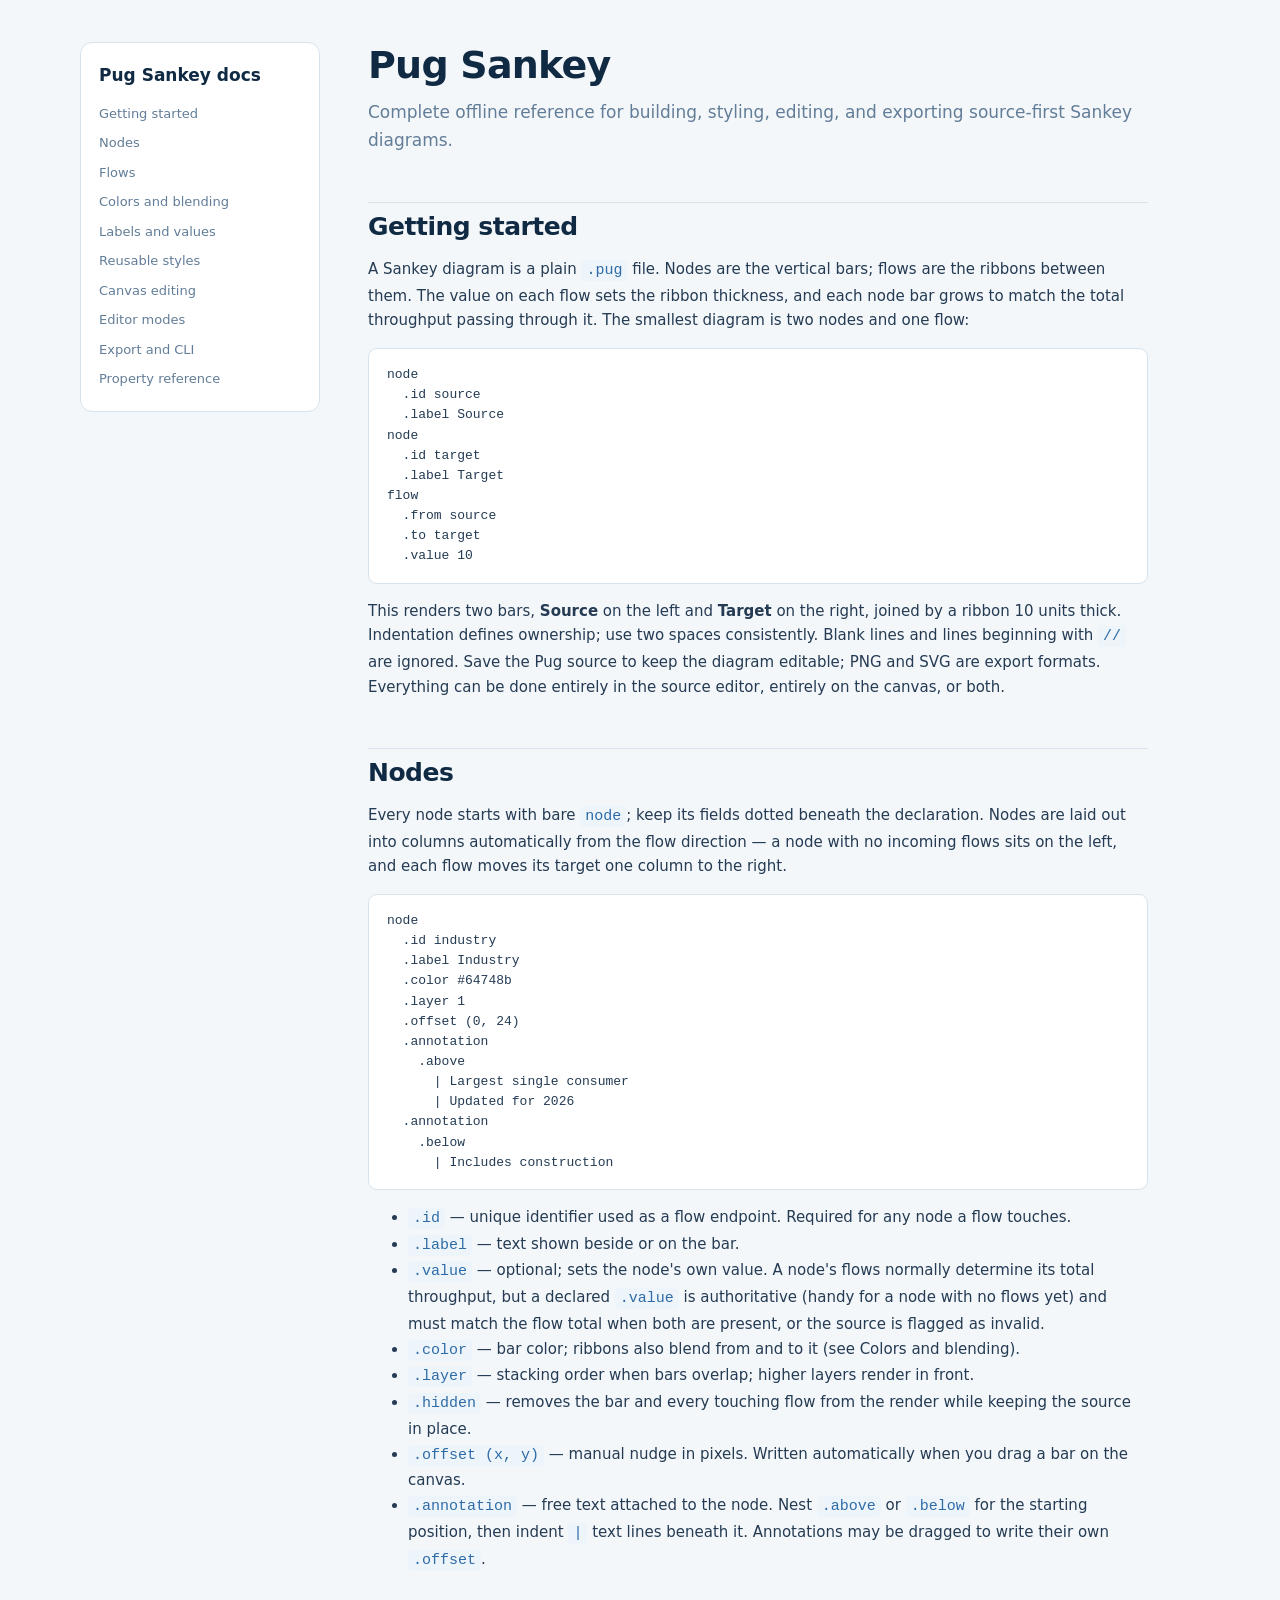
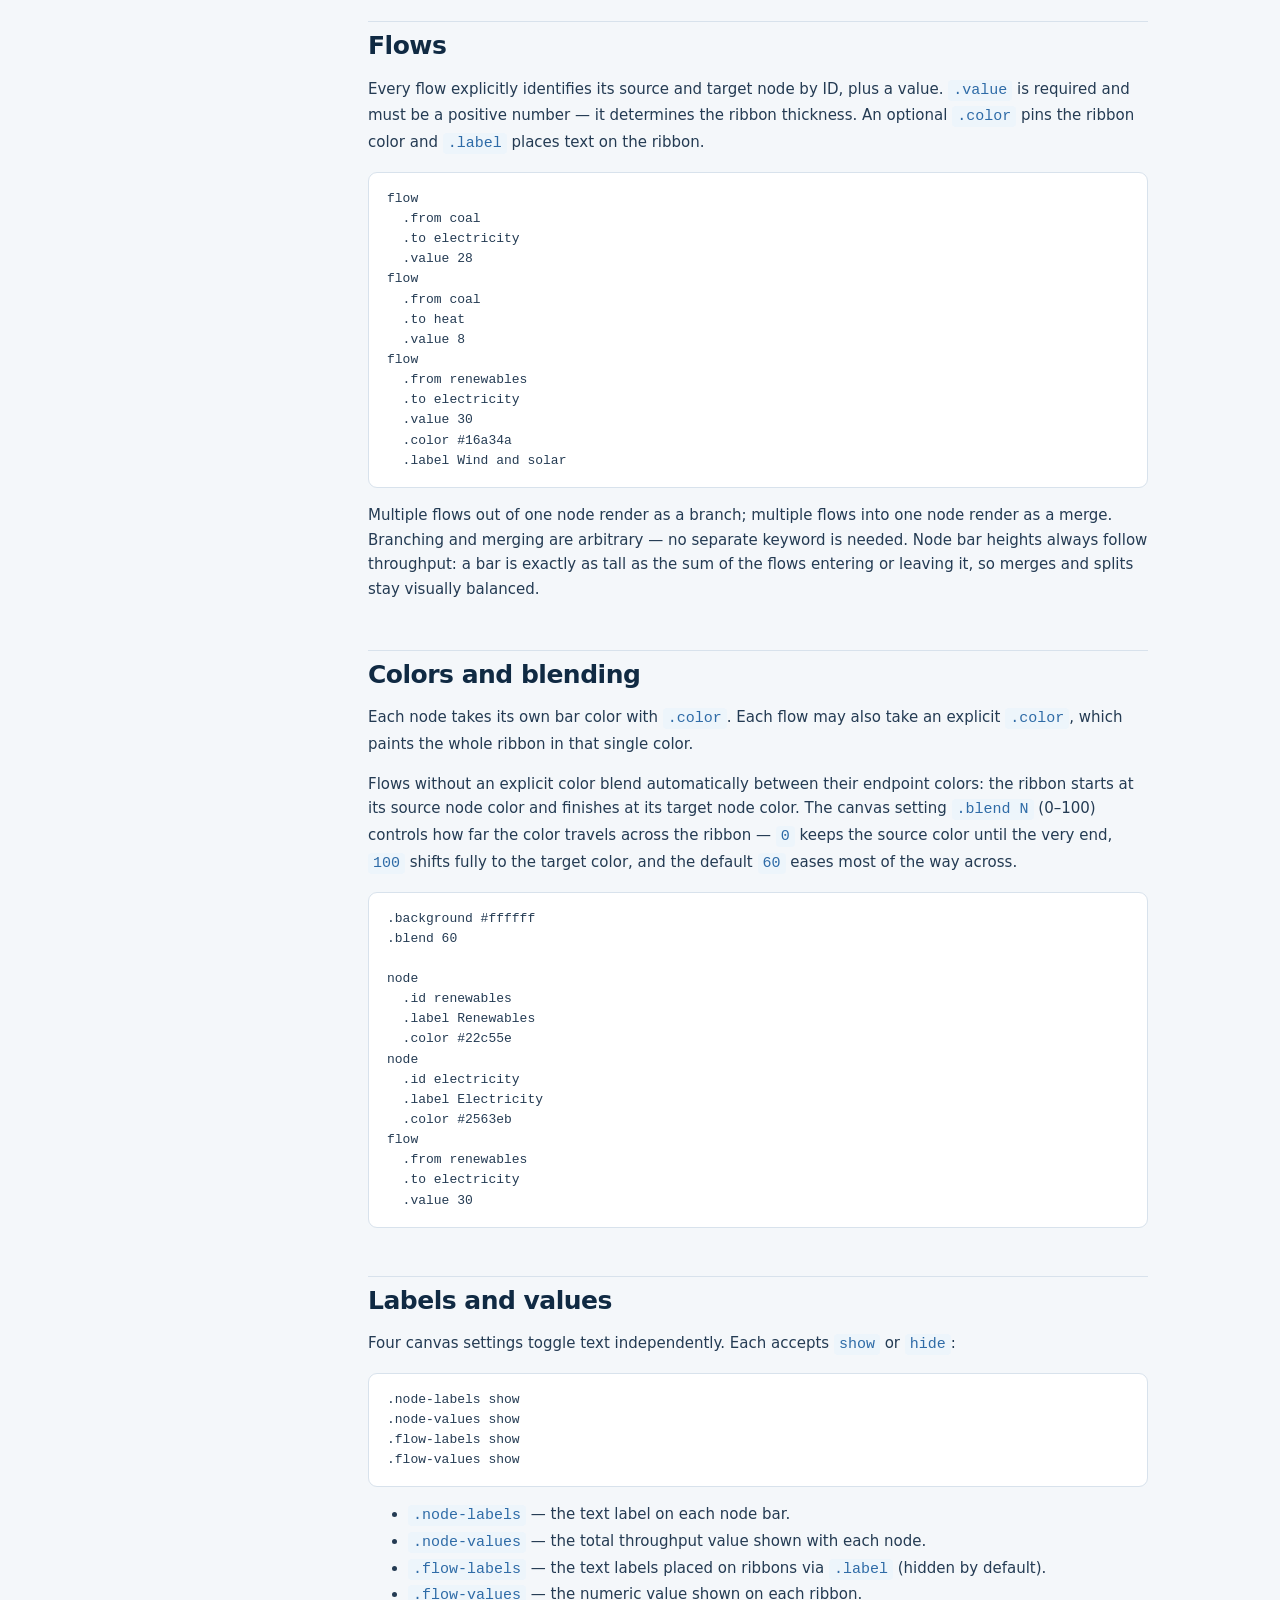
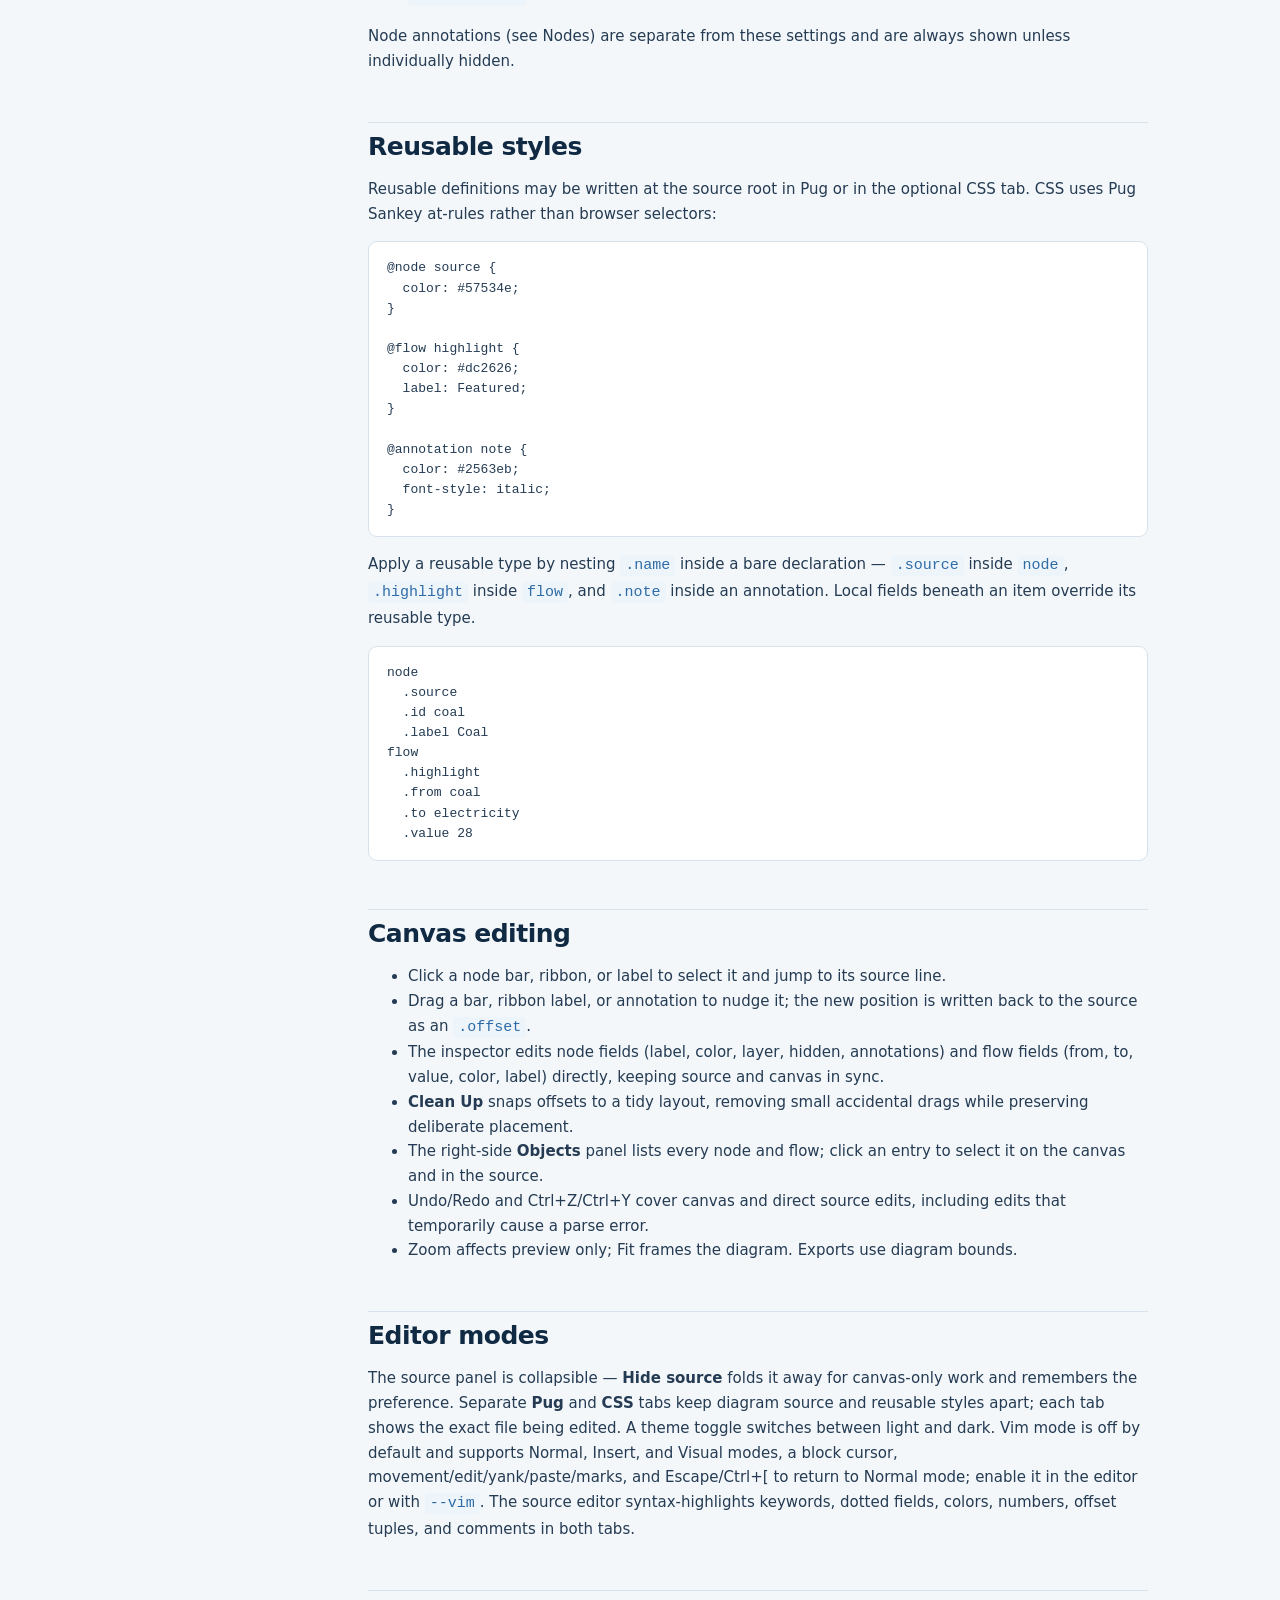
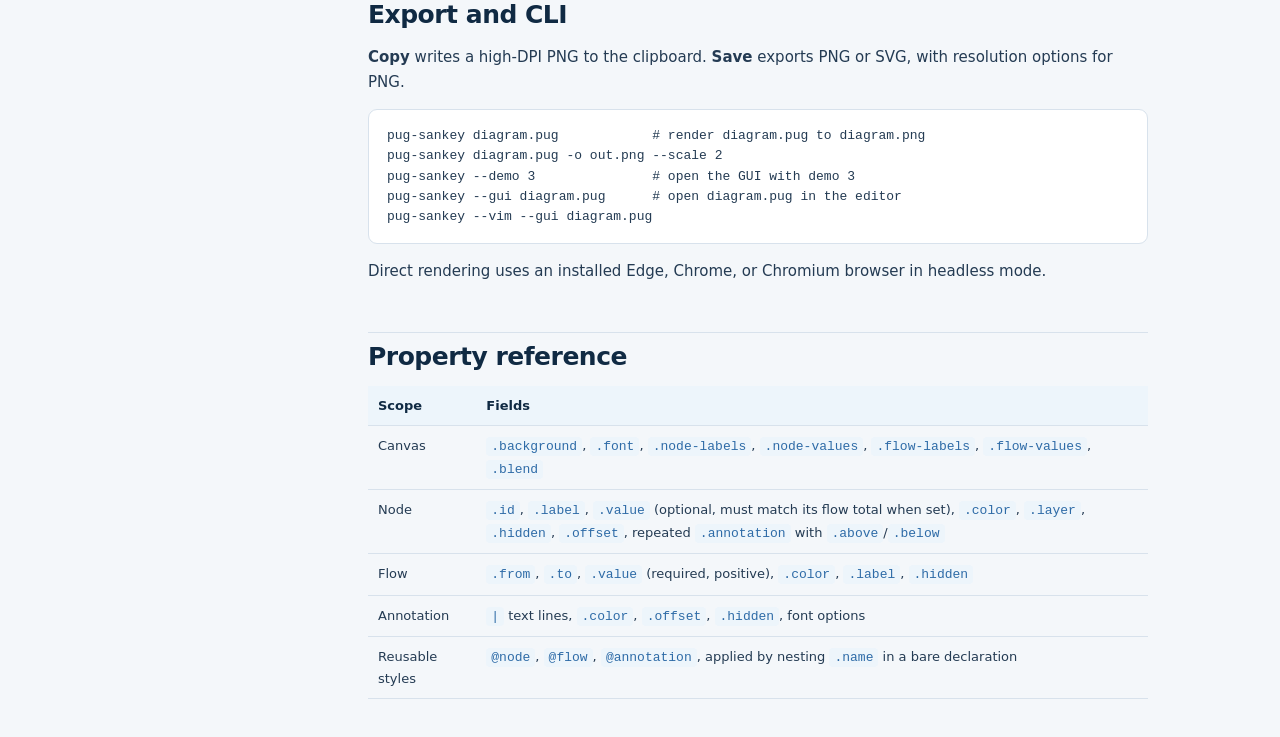
==== commit c38ab17b: "Node .value semantics + docs; syntax highlighting wired to CSS Highlight API Co-authored-by: briday1" ====
--- a/src/pug_sankey/web/docs.html
+++ b/src/pug_sankey/web/docs.html
@@ -32,7 +32,7 @@
   .annotation
     .below
       | Includes construction</code></pre>
-<ul><li><code>.id</code> — unique identifier used as a flow endpoint. Required for any node a flow touches.</li><li><code>.label</code> — text shown beside or on the bar.</li><li><code>.color</code> — bar color; ribbons also blend from and to it (see Colors and blending).</li><li><code>.layer</code> — stacking order when bars overlap; higher layers render in front.</li><li><code>.hidden</code> — removes the bar and every touching flow from the render while keeping the source in place.</li><li><code>.offset (x, y)</code> — manual nudge in pixels. Written automatically when you drag a bar on the canvas.</li><li><code>.annotation</code> — free text attached to the node. Nest <code>.above</code> or <code>.below</code> for the starting position, then indent <code>|</code> text lines beneath it. Annotations may be dragged to write their own <code>.offset</code>.</li></ul>
+<ul><li><code>.id</code> — unique identifier used as a flow endpoint. Required for any node a flow touches.</li><li><code>.label</code> — text shown beside or on the bar.</li><li><code>.value</code> — optional; sets the node's own value. A node's flows normally determine its total throughput, but a declared <code>.value</code> is authoritative (handy for a node with no flows yet) and must match the flow total when both are present, or the source is flagged as invalid.</li><li><code>.color</code> — bar color; ribbons also blend from and to it (see Colors and blending).</li><li><code>.layer</code> — stacking order when bars overlap; higher layers render in front.</li><li><code>.hidden</code> — removes the bar and every touching flow from the render while keeping the source in place.</li><li><code>.offset (x, y)</code> — manual nudge in pixels. Written automatically when you drag a bar on the canvas.</li><li><code>.annotation</code> — free text attached to the node. Nest <code>.above</code> or <code>.below</code> for the starting position, then indent <code>|</code> text lines beneath it. Annotations may be dragged to write their own <code>.offset</code>.</li></ul>
 
 <h2 id="flows">Flows</h2><p>Every flow explicitly identifies its source and target node by ID, plus a value. <code>.value</code> is required and must be a positive number — it determines the ribbon thickness. An optional <code>.color</code> pins the ribbon color and <code>.label</code> places text on the ribbon.</p>
 <pre><code>flow
@@ -104,7 +104,7 @@
 
 <h2 id="canvas-ui">Canvas editing</h2><ul><li>Click a node bar, ribbon, or label to select it and jump to its source line.</li><li>Drag a bar, ribbon label, or annotation to nudge it; the new position is written back to the source as an <code>.offset</code>.</li><li>The inspector edits node fields (label, color, layer, hidden, annotations) and flow fields (from, to, value, color, label) directly, keeping source and canvas in sync.</li><li><strong>Clean Up</strong> snaps offsets to a tidy layout, removing small accidental drags while preserving deliberate placement.</li><li>The right-side <strong>Objects</strong> panel lists every node and flow; click an entry to select it on the canvas and in the source.</li><li>Undo/Redo and Ctrl+Z/Ctrl+Y cover canvas and direct source edits, including edits that temporarily cause a parse error.</li><li>Zoom affects preview only; Fit frames the diagram. Exports use diagram bounds.</li></ul>
 
-<h2 id="editor">Editor modes</h2><p>The source panel is collapsible — <strong>Hide source</strong> folds it away for canvas-only work and remembers the preference. Separate <strong>Pug</strong> and <strong>CSS</strong> tabs keep diagram source and reusable styles apart; each tab shows the exact file being edited. A theme toggle switches between light and dark. Vim mode is off by default and supports Normal, Insert, and Visual modes, a block cursor, movement/edit/yank/paste/marks, and Escape/Ctrl+[ to return to Normal mode; enable it in the editor or with <code>--vim</code>.</p>
+<h2 id="editor">Editor modes</h2><p>The source panel is collapsible — <strong>Hide source</strong> folds it away for canvas-only work and remembers the preference. Separate <strong>Pug</strong> and <strong>CSS</strong> tabs keep diagram source and reusable styles apart; each tab shows the exact file being edited. A theme toggle switches between light and dark. Vim mode is off by default and supports Normal, Insert, and Visual modes, a block cursor, movement/edit/yank/paste/marks, and Escape/Ctrl+[ to return to Normal mode; enable it in the editor or with <code>--vim</code>. The source editor syntax-highlights keywords, dotted fields, colors, numbers, offset tuples, and comments in both tabs.</p>
 
 <h2 id="export">Export and CLI</h2><p><strong>Copy</strong> writes a high-DPI PNG to the clipboard. <strong>Save</strong> exports PNG or SVG, with resolution options for PNG.</p>
 <pre><code>pug-sankey diagram.pug            # render diagram.pug to diagram.png
@@ -117,7 +117,7 @@
 <h2 id="reference">Property reference</h2>
 <table><thead><tr><th>Scope</th><th>Fields</th></tr></thead><tbody>
 <tr><td>Canvas</td><td><code>.background</code>, <code>.font</code>, <code>.node-labels</code>, <code>.node-values</code>, <code>.flow-labels</code>, <code>.flow-values</code>, <code>.blend</code></td></tr>
-<tr><td>Node</td><td><code>.id</code>, <code>.label</code>, <code>.color</code>, <code>.layer</code>, <code>.hidden</code>, <code>.offset</code>, repeated <code>.annotation</code> with <code>.above</code>/<code>.below</code></td></tr>
+<tr><td>Node</td><td><code>.id</code>, <code>.label</code>, <code>.value</code> (optional, must match its flow total when set), <code>.color</code>, <code>.layer</code>, <code>.hidden</code>, <code>.offset</code>, repeated <code>.annotation</code> with <code>.above</code>/<code>.below</code></td></tr>
 <tr><td>Flow</td><td><code>.from</code>, <code>.to</code>, <code>.value</code> (required, positive), <code>.color</code>, <code>.label</code>, <code>.hidden</code></td></tr>
 <tr><td>Annotation</td><td><code>|</code> text lines, <code>.color</code>, <code>.offset</code>, <code>.hidden</code>, font options</td></tr>
 <tr><td>Reusable styles</td><td><code>@node</code>, <code>@flow</code>, <code>@annotation</code>, applied by nesting <code>.name</code> in a bare declaration</td></tr>
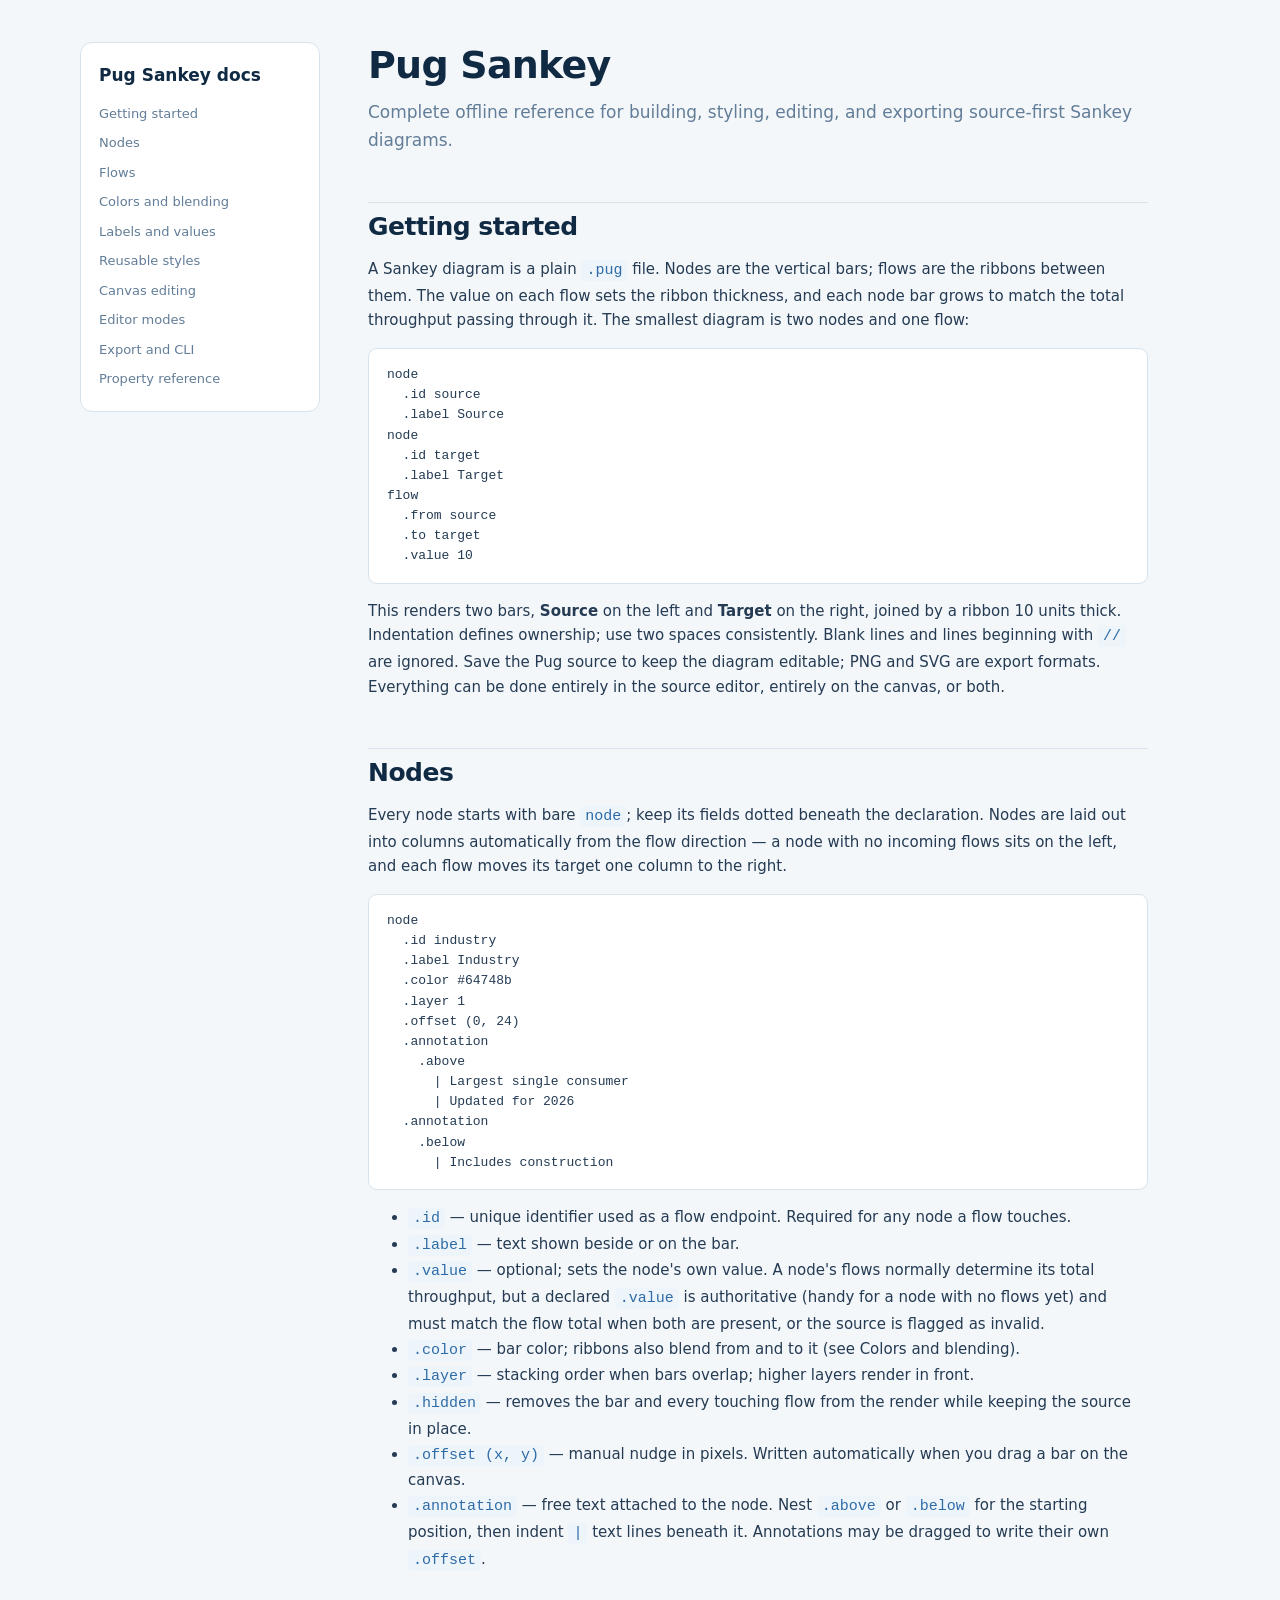
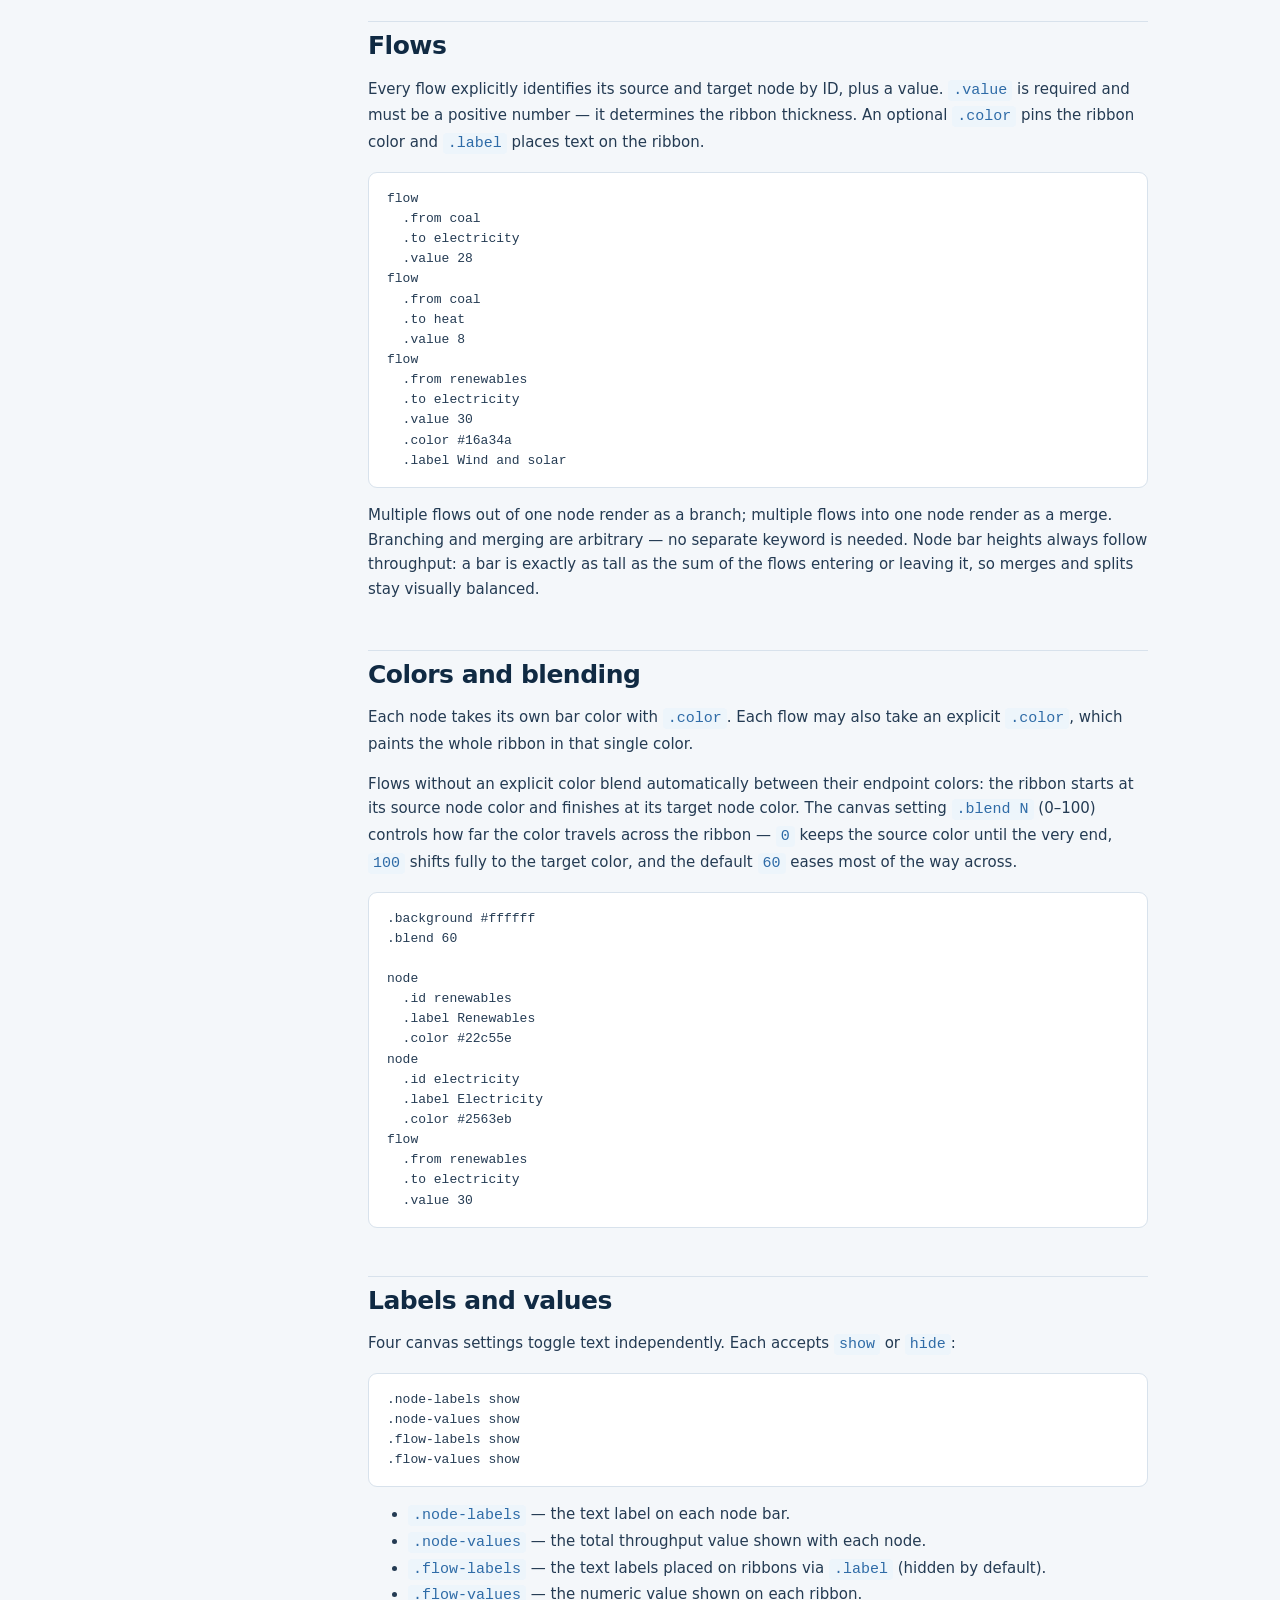
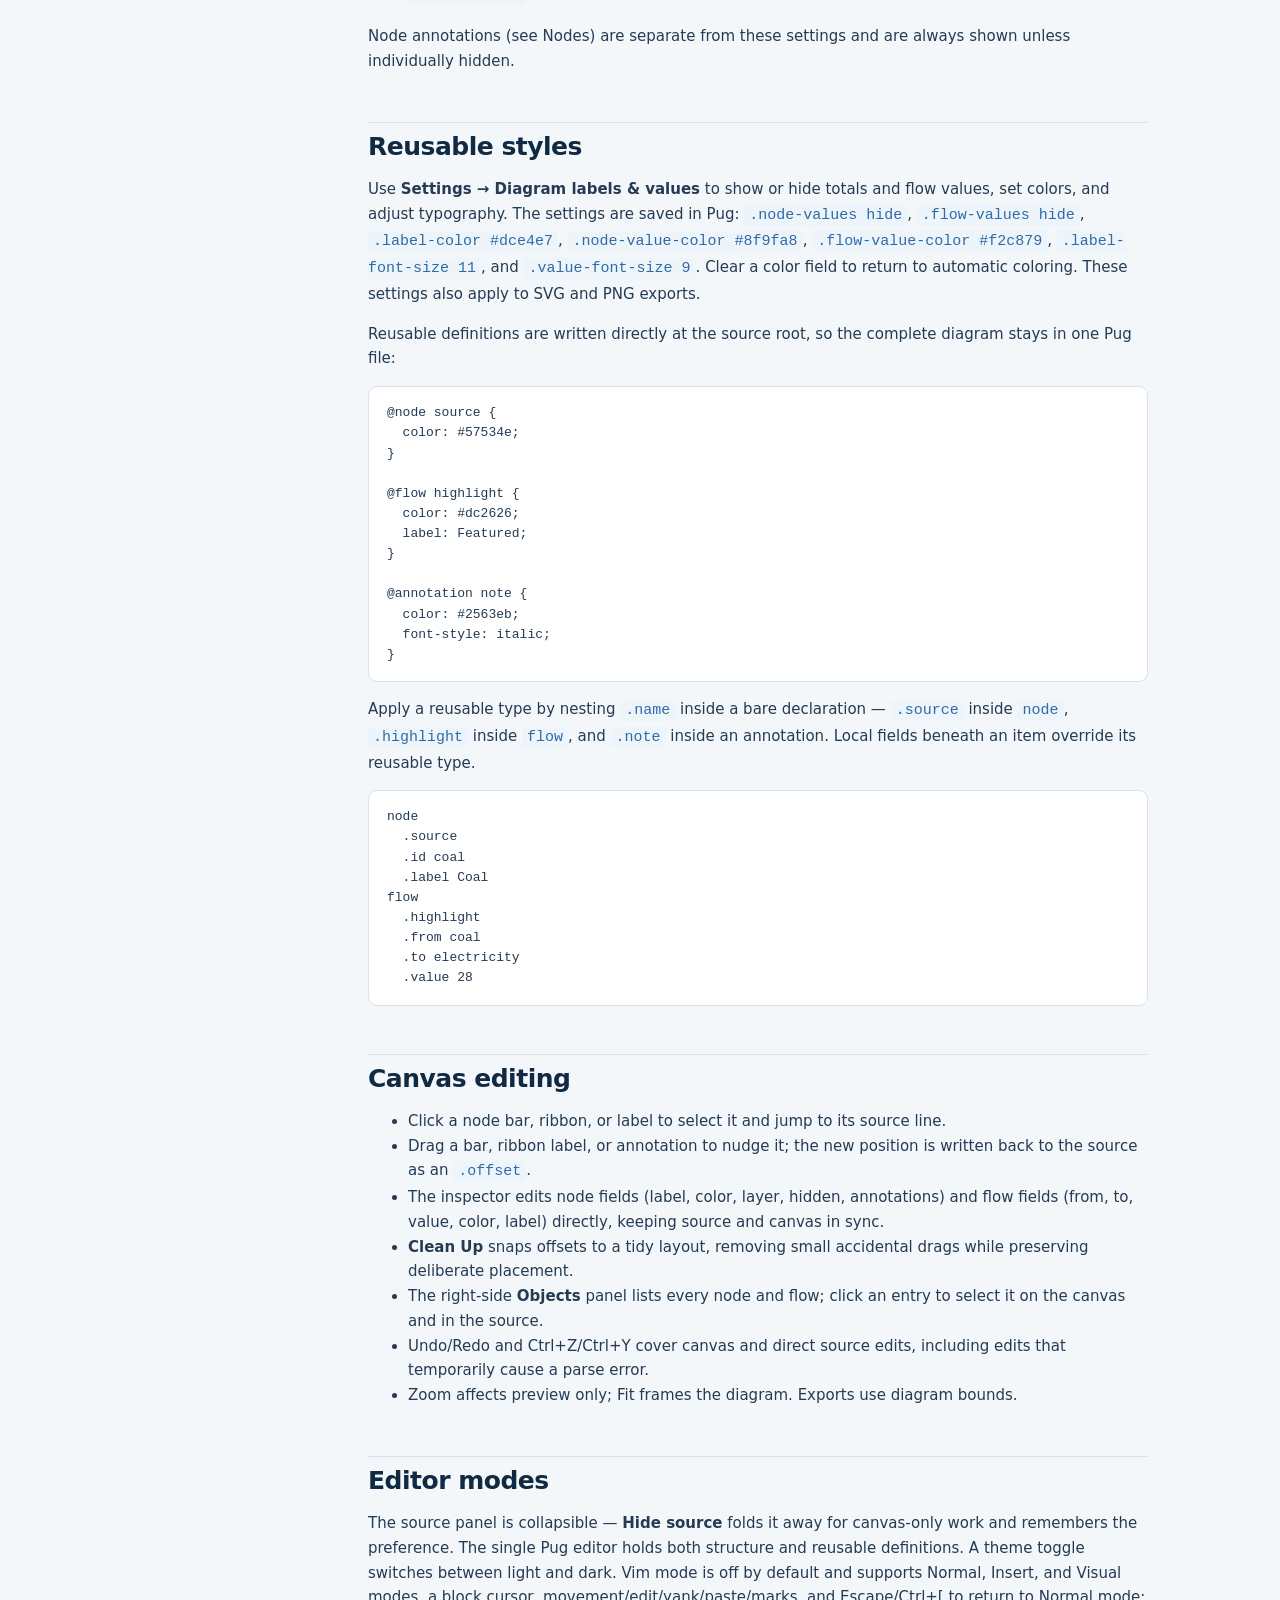
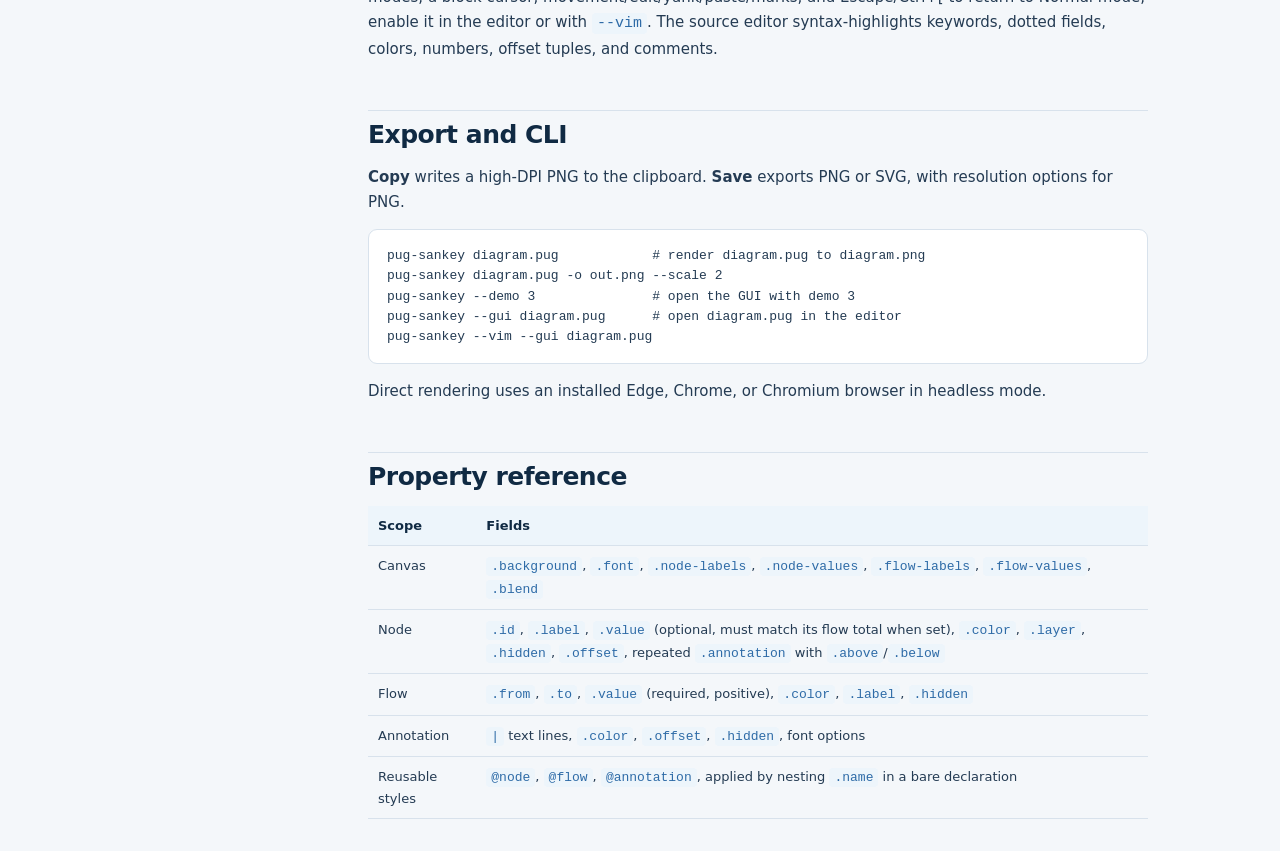
==== commit 37551722: "Restore solid pointed Sankey flows and add Pug appearance controls" ====
--- a/src/pug_sankey/web/docs.html
+++ b/src/pug_sankey/web/docs.html
@@ -77,7 +77,7 @@
 <ul><li><code>.node-labels</code> — the text label on each node bar.</li><li><code>.node-values</code> — the total throughput value shown with each node.</li><li><code>.flow-labels</code> — the text labels placed on ribbons via <code>.label</code> (hidden by default).</li><li><code>.flow-values</code> — the numeric value shown on each ribbon.</li></ul>
 <p>Node annotations (see Nodes) are separate from these settings and are always shown unless individually hidden.</p>
 
-<h2 id="styles">Reusable styles</h2><p>Reusable definitions may be written at the source root in Pug or in the optional CSS tab. CSS uses Pug Sankey at-rules rather than browser selectors:</p>
+<h2 id="styles">Reusable styles</h2><p>Use <strong>Settings → Diagram labels &amp; values</strong> to show or hide totals and flow values, set colors, and adjust typography. The settings are saved in Pug: <code>.node-values hide</code>, <code>.flow-values hide</code>, <code>.label-color #dce4e7</code>, <code>.node-value-color #8f9fa8</code>, <code>.flow-value-color #f2c879</code>, <code>.label-font-size 11</code>, and <code>.value-font-size 9</code>. Clear a color field to return to automatic coloring. These settings also apply to SVG and PNG exports.</p><p>Reusable definitions are written directly at the source root, so the complete diagram stays in one Pug file:</p>
 <pre><code>@node source {
   color: #57534e;
 }
@@ -104,7 +104,7 @@
 
 <h2 id="canvas-ui">Canvas editing</h2><ul><li>Click a node bar, ribbon, or label to select it and jump to its source line.</li><li>Drag a bar, ribbon label, or annotation to nudge it; the new position is written back to the source as an <code>.offset</code>.</li><li>The inspector edits node fields (label, color, layer, hidden, annotations) and flow fields (from, to, value, color, label) directly, keeping source and canvas in sync.</li><li><strong>Clean Up</strong> snaps offsets to a tidy layout, removing small accidental drags while preserving deliberate placement.</li><li>The right-side <strong>Objects</strong> panel lists every node and flow; click an entry to select it on the canvas and in the source.</li><li>Undo/Redo and Ctrl+Z/Ctrl+Y cover canvas and direct source edits, including edits that temporarily cause a parse error.</li><li>Zoom affects preview only; Fit frames the diagram. Exports use diagram bounds.</li></ul>
 
-<h2 id="editor">Editor modes</h2><p>The source panel is collapsible — <strong>Hide source</strong> folds it away for canvas-only work and remembers the preference. Separate <strong>Pug</strong> and <strong>CSS</strong> tabs keep diagram source and reusable styles apart; each tab shows the exact file being edited. A theme toggle switches between light and dark. Vim mode is off by default and supports Normal, Insert, and Visual modes, a block cursor, movement/edit/yank/paste/marks, and Escape/Ctrl+[ to return to Normal mode; enable it in the editor or with <code>--vim</code>. The source editor syntax-highlights keywords, dotted fields, colors, numbers, offset tuples, and comments in both tabs.</p>
+<h2 id="editor">Editor modes</h2><p>The source panel is collapsible — <strong>Hide source</strong> folds it away for canvas-only work and remembers the preference. The single Pug editor holds both structure and reusable definitions. A theme toggle switches between light and dark. Vim mode is off by default and supports Normal, Insert, and Visual modes, a block cursor, movement/edit/yank/paste/marks, and Escape/Ctrl+[ to return to Normal mode; enable it in the editor or with <code>--vim</code>. The source editor syntax-highlights keywords, dotted fields, colors, numbers, offset tuples, and comments.</p>
 
 <h2 id="export">Export and CLI</h2><p><strong>Copy</strong> writes a high-DPI PNG to the clipboard. <strong>Save</strong> exports PNG or SVG, with resolution options for PNG.</p>
 <pre><code>pug-sankey diagram.pug            # render diagram.pug to diagram.png
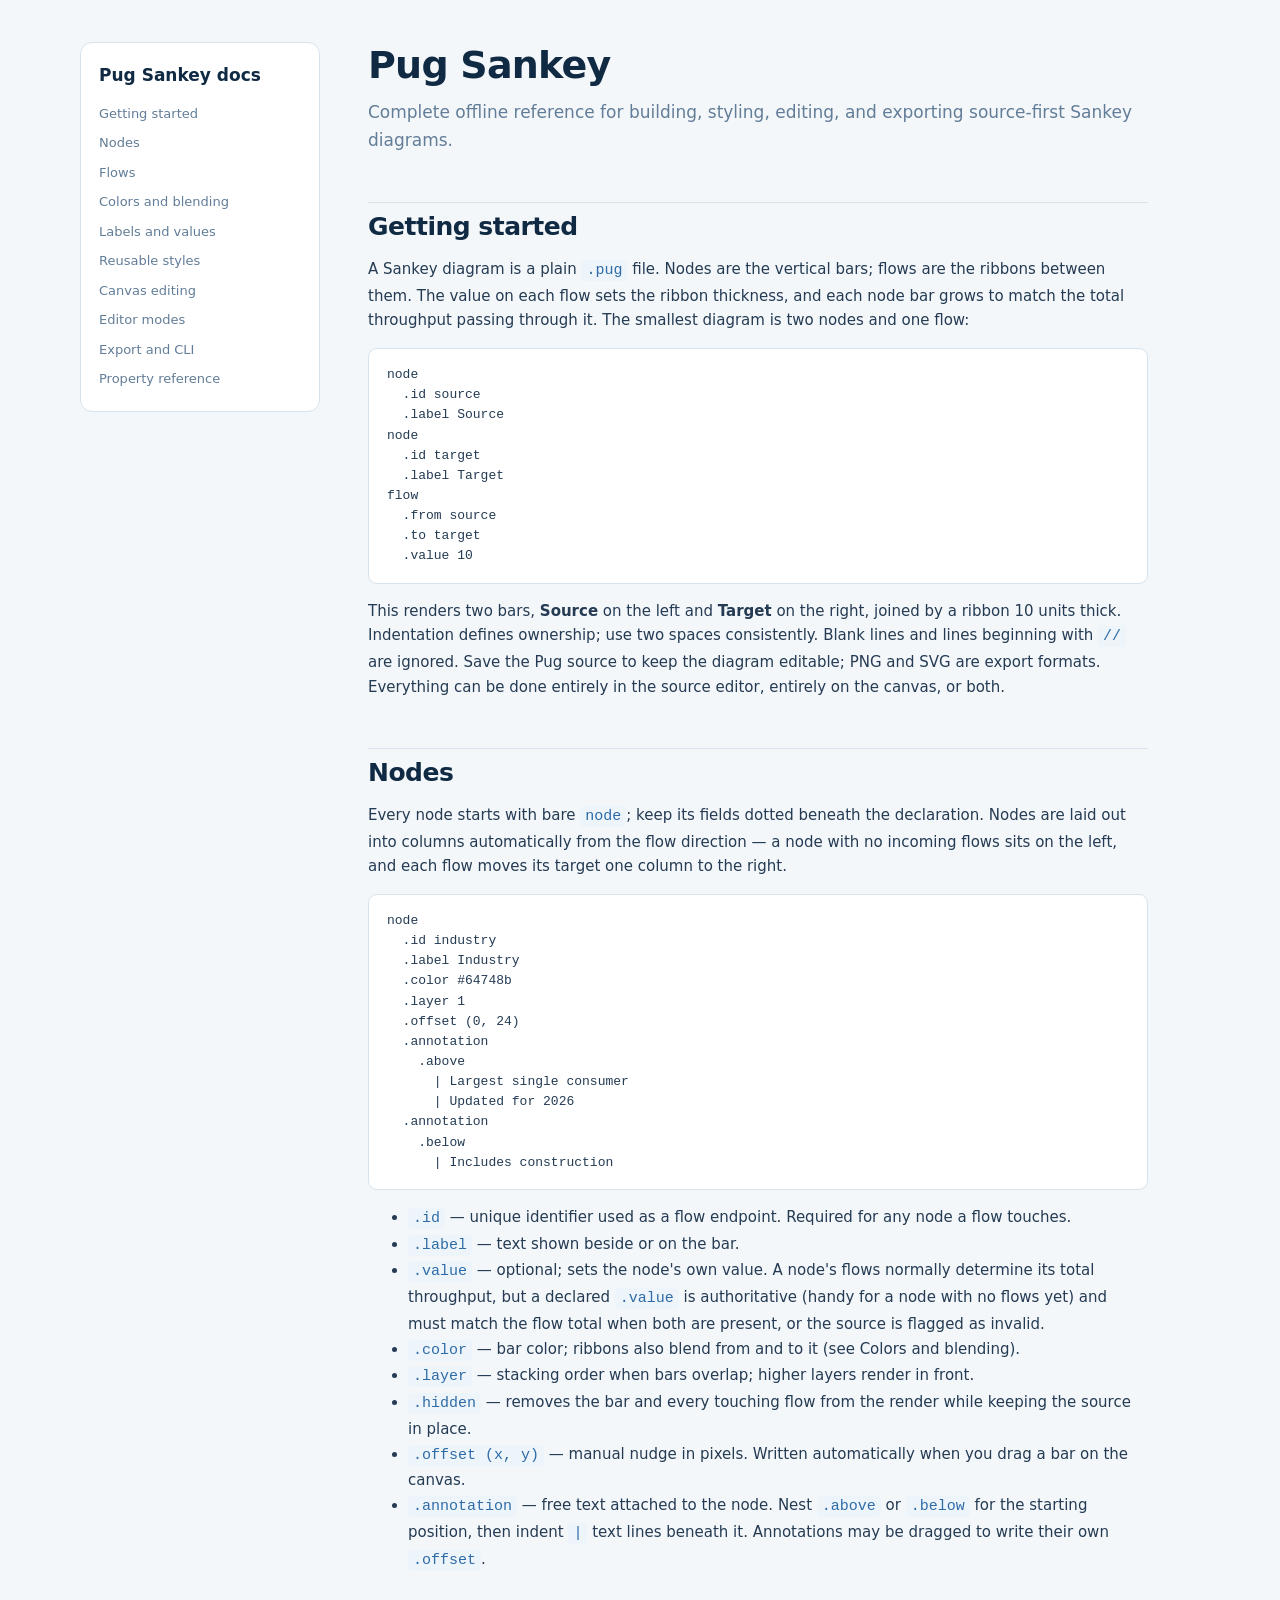
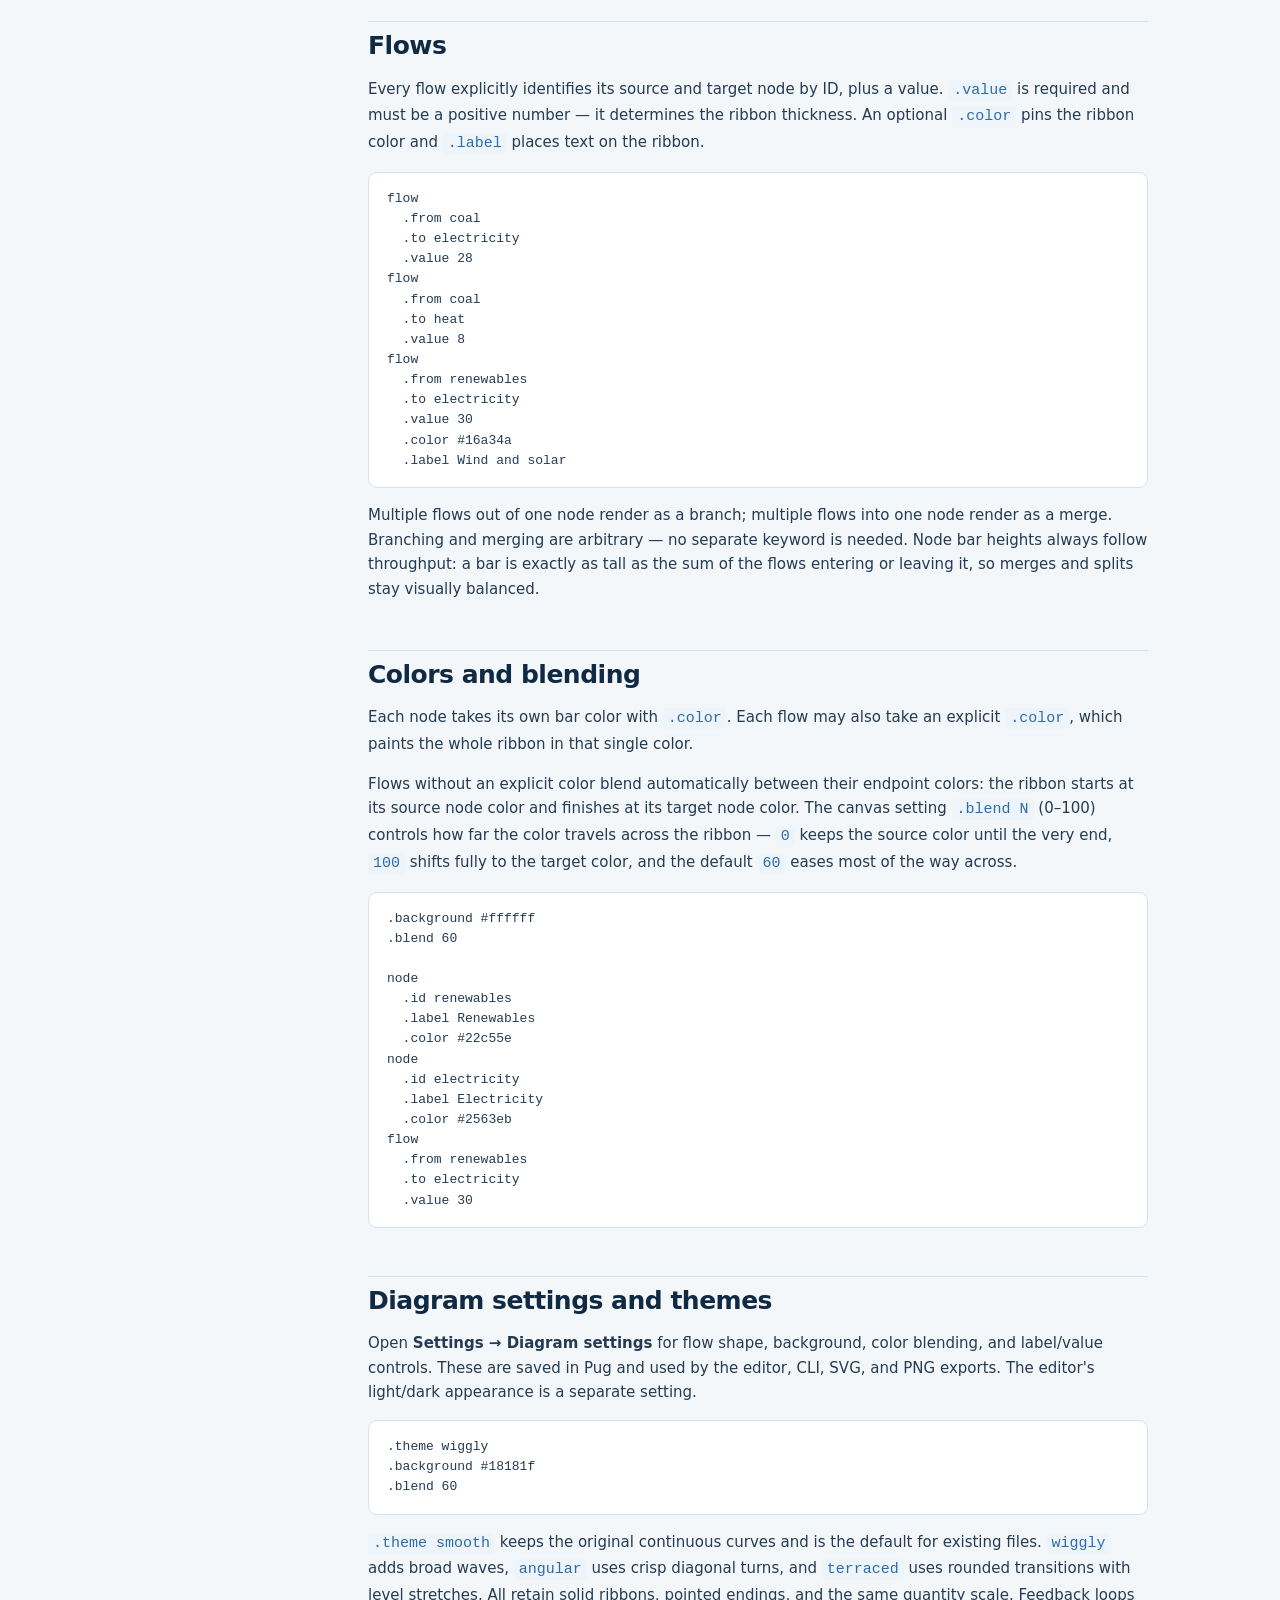
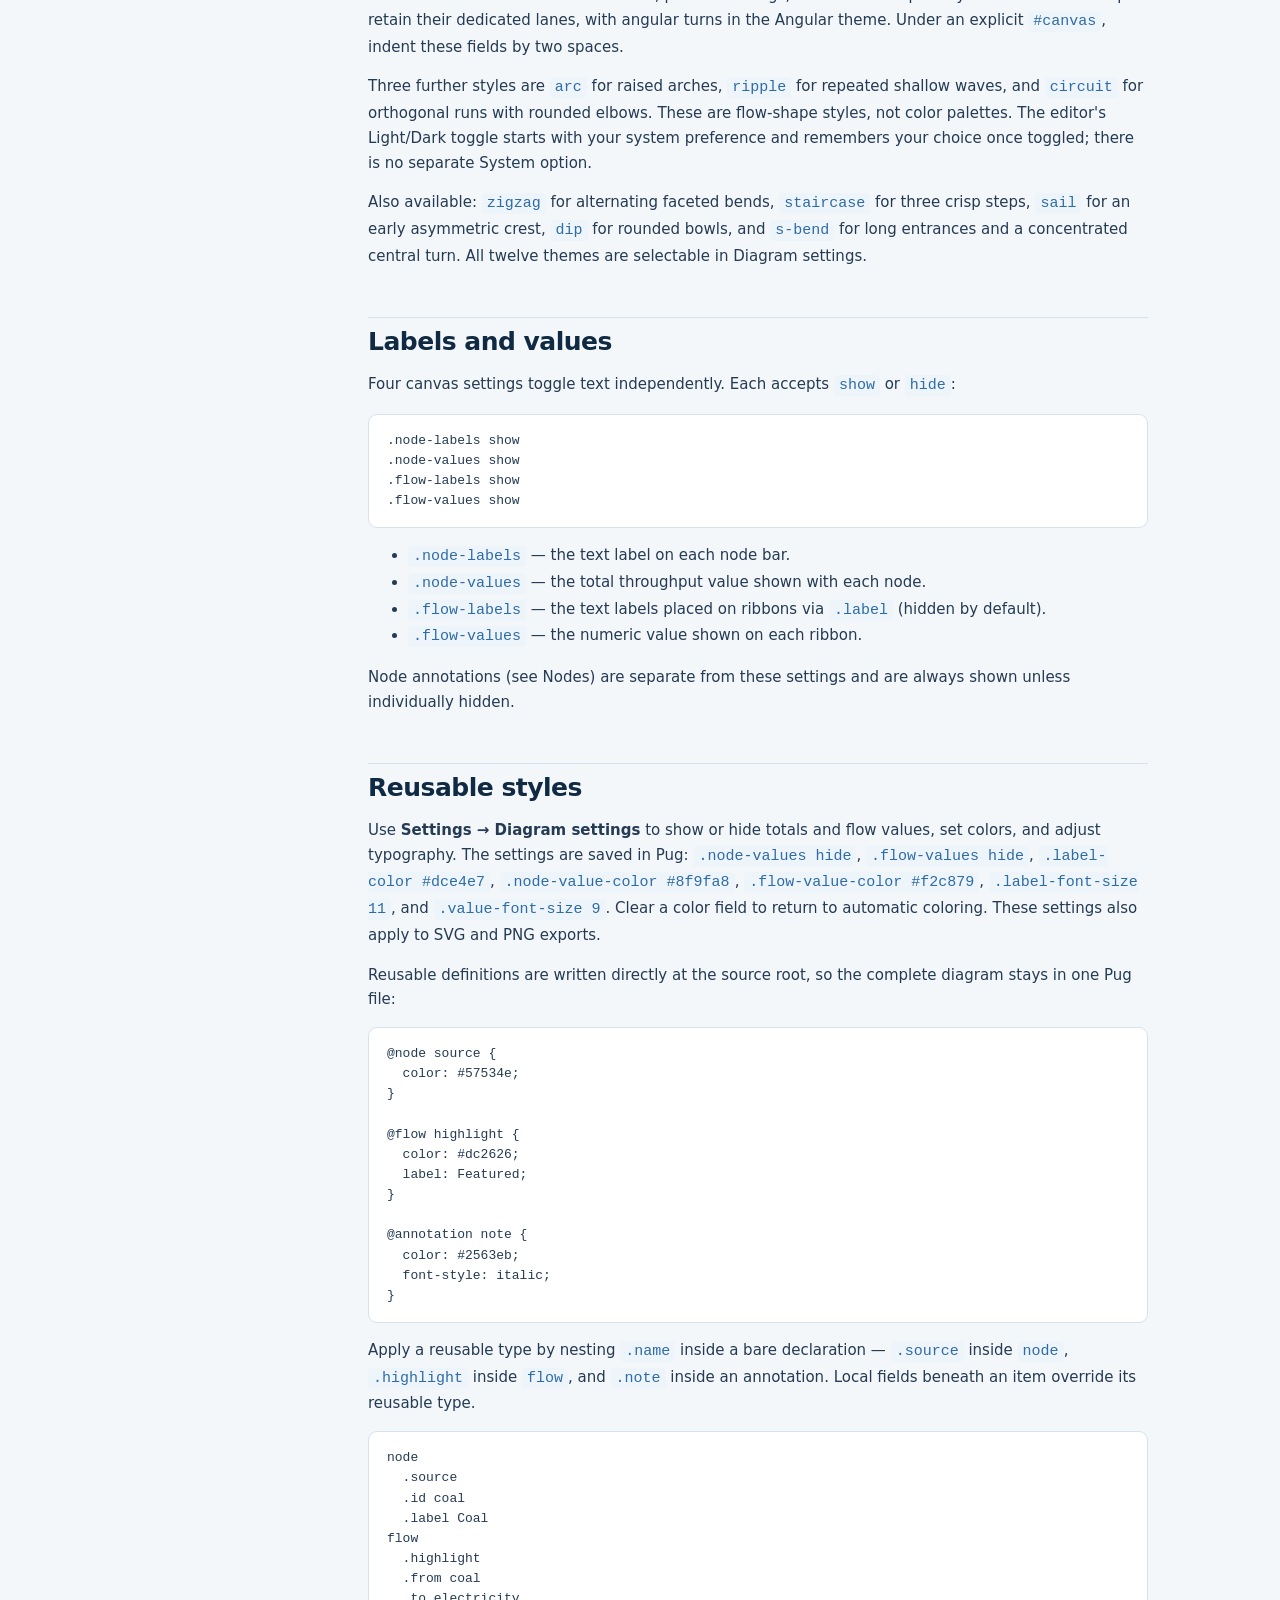
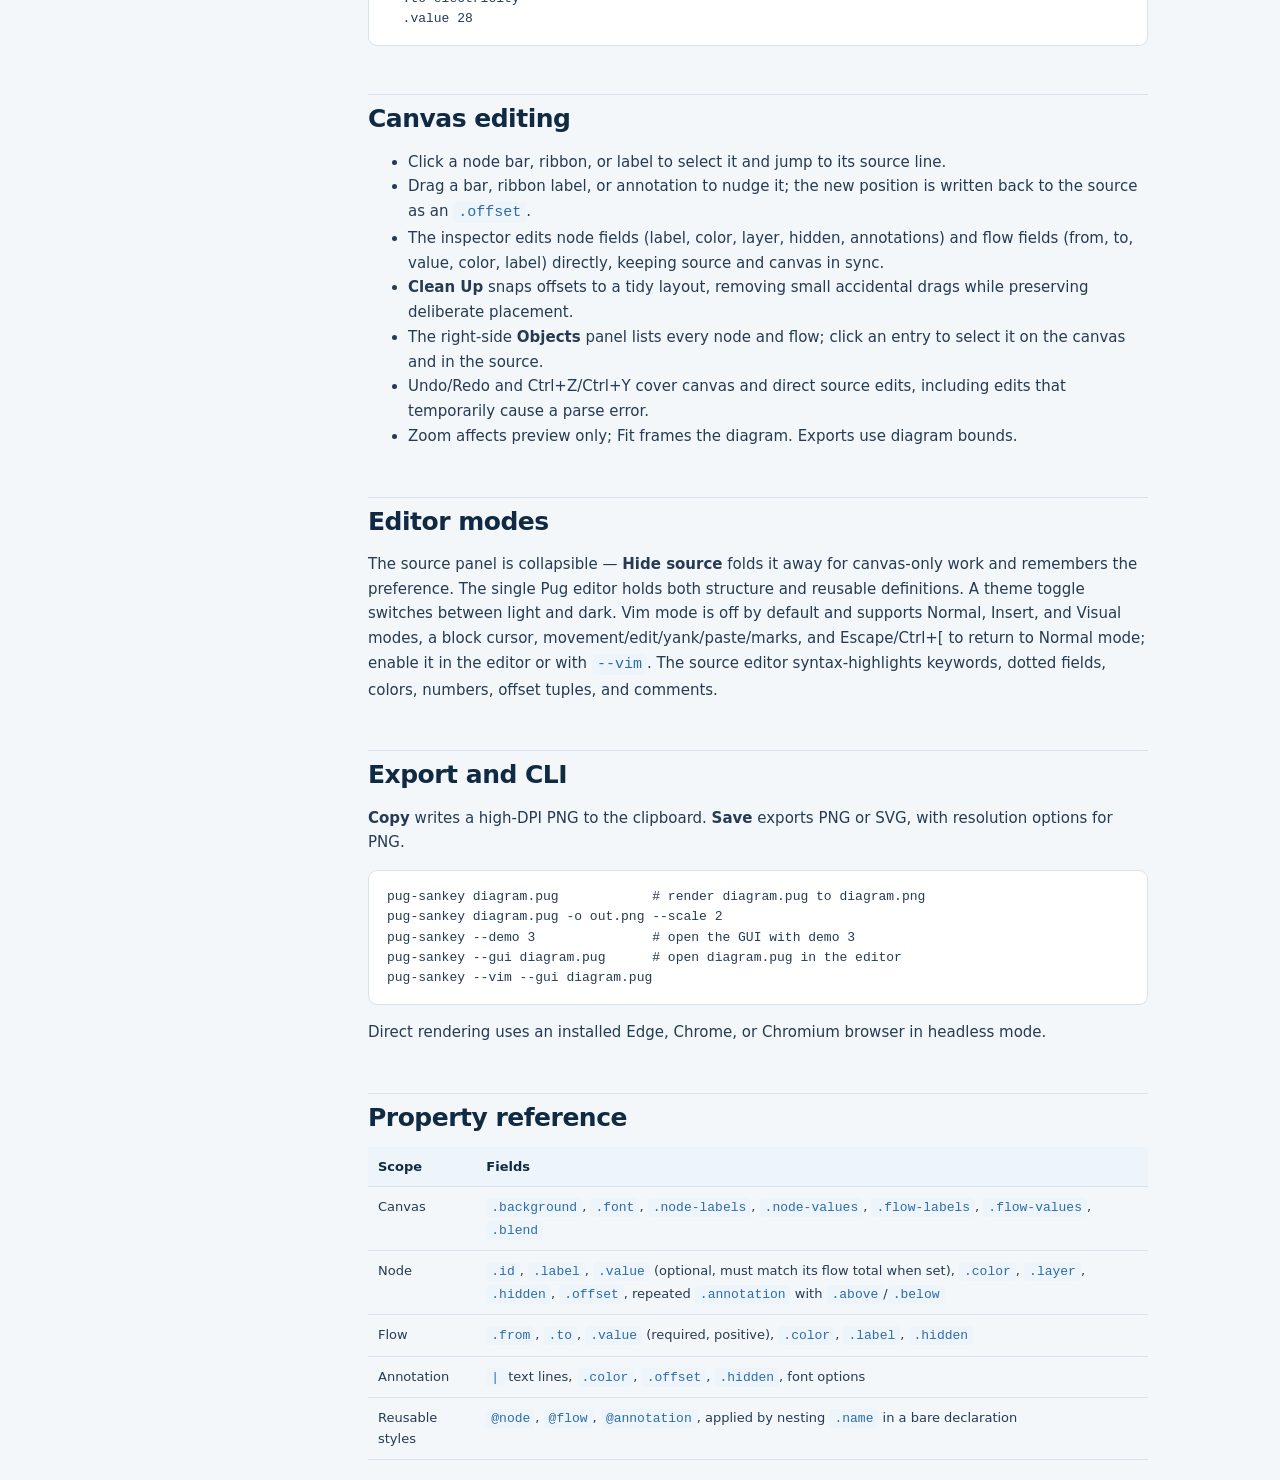
==== commit 32380014: "Add diagram flow themes and refine editor appearance and exports" ====
--- a/src/pug_sankey/web/docs.html
+++ b/src/pug_sankey/web/docs.html
@@ -69,6 +69,14 @@
   .to electricity
   .value 30</code></pre>
 
+<h2 id="diagram-settings">Diagram settings and themes</h2>
+<p>Open <strong>Settings → Diagram settings</strong> for flow shape, background, color blending, and label/value controls. These are saved in Pug and used by the editor, CLI, SVG, and PNG exports. The editor's light/dark appearance is a separate setting.</p>
+<pre><code>.theme wiggly
+.background #18181f
+.blend 60</code></pre>
+<p><code>.theme smooth</code> keeps the original continuous curves and is the default for existing files. <code>wiggly</code> adds broad waves, <code>angular</code> uses crisp diagonal turns, and <code>terraced</code> uses rounded transitions with level stretches. All retain solid ribbons, pointed endings, and the same quantity scale. Feedback loops retain their dedicated lanes, with angular turns in the Angular theme. Under an explicit <code>#canvas</code>, indent these fields by two spaces.</p>
+<p>Three further styles are <code>arc</code> for raised arches, <code>ripple</code> for repeated shallow waves, and <code>circuit</code> for orthogonal runs with rounded elbows. These are flow-shape styles, not color palettes. The editor's Light/Dark toggle starts with your system preference and remembers your choice once toggled; there is no separate System option.</p>
+<p>Also available: <code>zigzag</code> for alternating faceted bends, <code>staircase</code> for three crisp steps, <code>sail</code> for an early asymmetric crest, <code>dip</code> for rounded bowls, and <code>s-bend</code> for long entrances and a concentrated central turn. All twelve themes are selectable in Diagram settings.</p>
 <h2 id="labels">Labels and values</h2><p>Four canvas settings toggle text independently. Each accepts <code>show</code> or <code>hide</code>:</p>
 <pre><code>.node-labels show
 .node-values show
@@ -77,7 +85,7 @@
 <ul><li><code>.node-labels</code> — the text label on each node bar.</li><li><code>.node-values</code> — the total throughput value shown with each node.</li><li><code>.flow-labels</code> — the text labels placed on ribbons via <code>.label</code> (hidden by default).</li><li><code>.flow-values</code> — the numeric value shown on each ribbon.</li></ul>
 <p>Node annotations (see Nodes) are separate from these settings and are always shown unless individually hidden.</p>
 
-<h2 id="styles">Reusable styles</h2><p>Use <strong>Settings → Diagram labels &amp; values</strong> to show or hide totals and flow values, set colors, and adjust typography. The settings are saved in Pug: <code>.node-values hide</code>, <code>.flow-values hide</code>, <code>.label-color #dce4e7</code>, <code>.node-value-color #8f9fa8</code>, <code>.flow-value-color #f2c879</code>, <code>.label-font-size 11</code>, and <code>.value-font-size 9</code>. Clear a color field to return to automatic coloring. These settings also apply to SVG and PNG exports.</p><p>Reusable definitions are written directly at the source root, so the complete diagram stays in one Pug file:</p>
+<h2 id="styles">Reusable styles</h2><p>Use <strong>Settings → Diagram settings</strong> to show or hide totals and flow values, set colors, and adjust typography. The settings are saved in Pug: <code>.node-values hide</code>, <code>.flow-values hide</code>, <code>.label-color #dce4e7</code>, <code>.node-value-color #8f9fa8</code>, <code>.flow-value-color #f2c879</code>, <code>.label-font-size 11</code>, and <code>.value-font-size 9</code>. Clear a color field to return to automatic coloring. These settings also apply to SVG and PNG exports.</p><p>Reusable definitions are written directly at the source root, so the complete diagram stays in one Pug file:</p>
 <pre><code>@node source {
   color: #57534e;
 }
